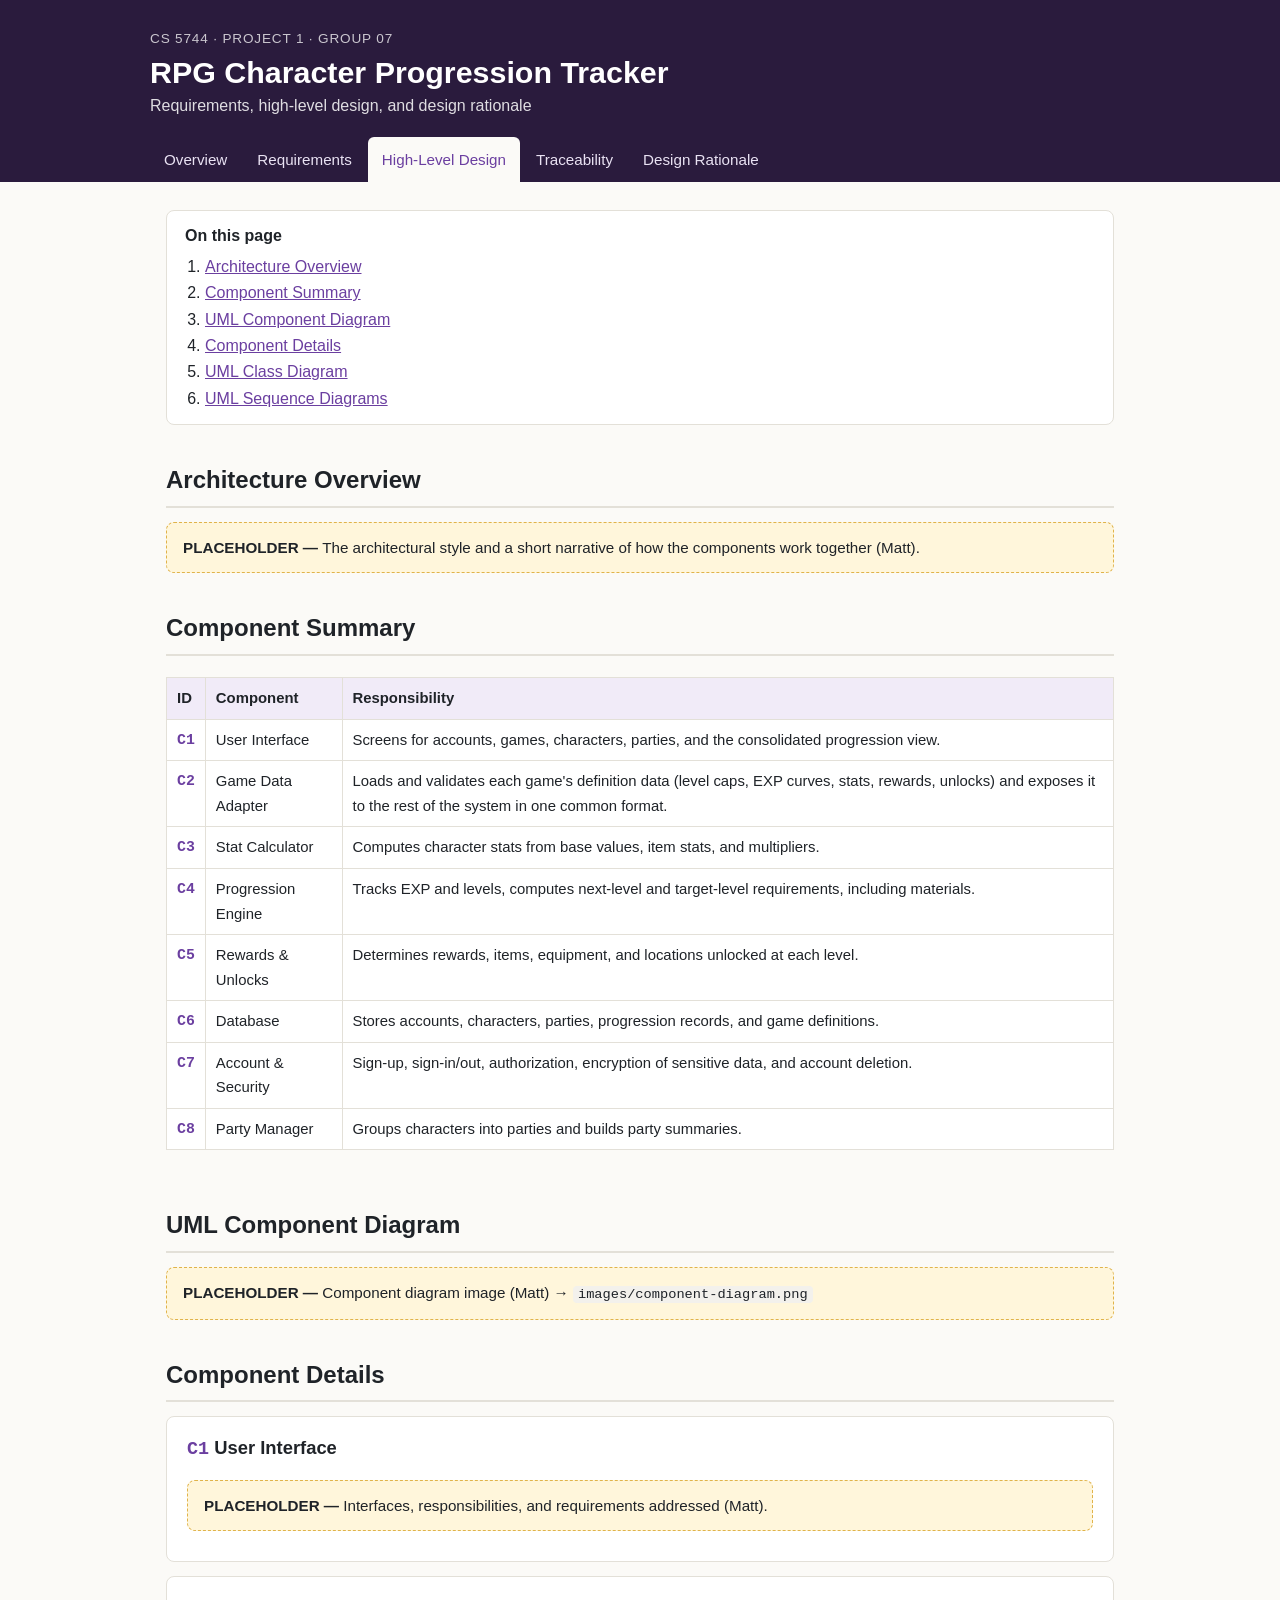
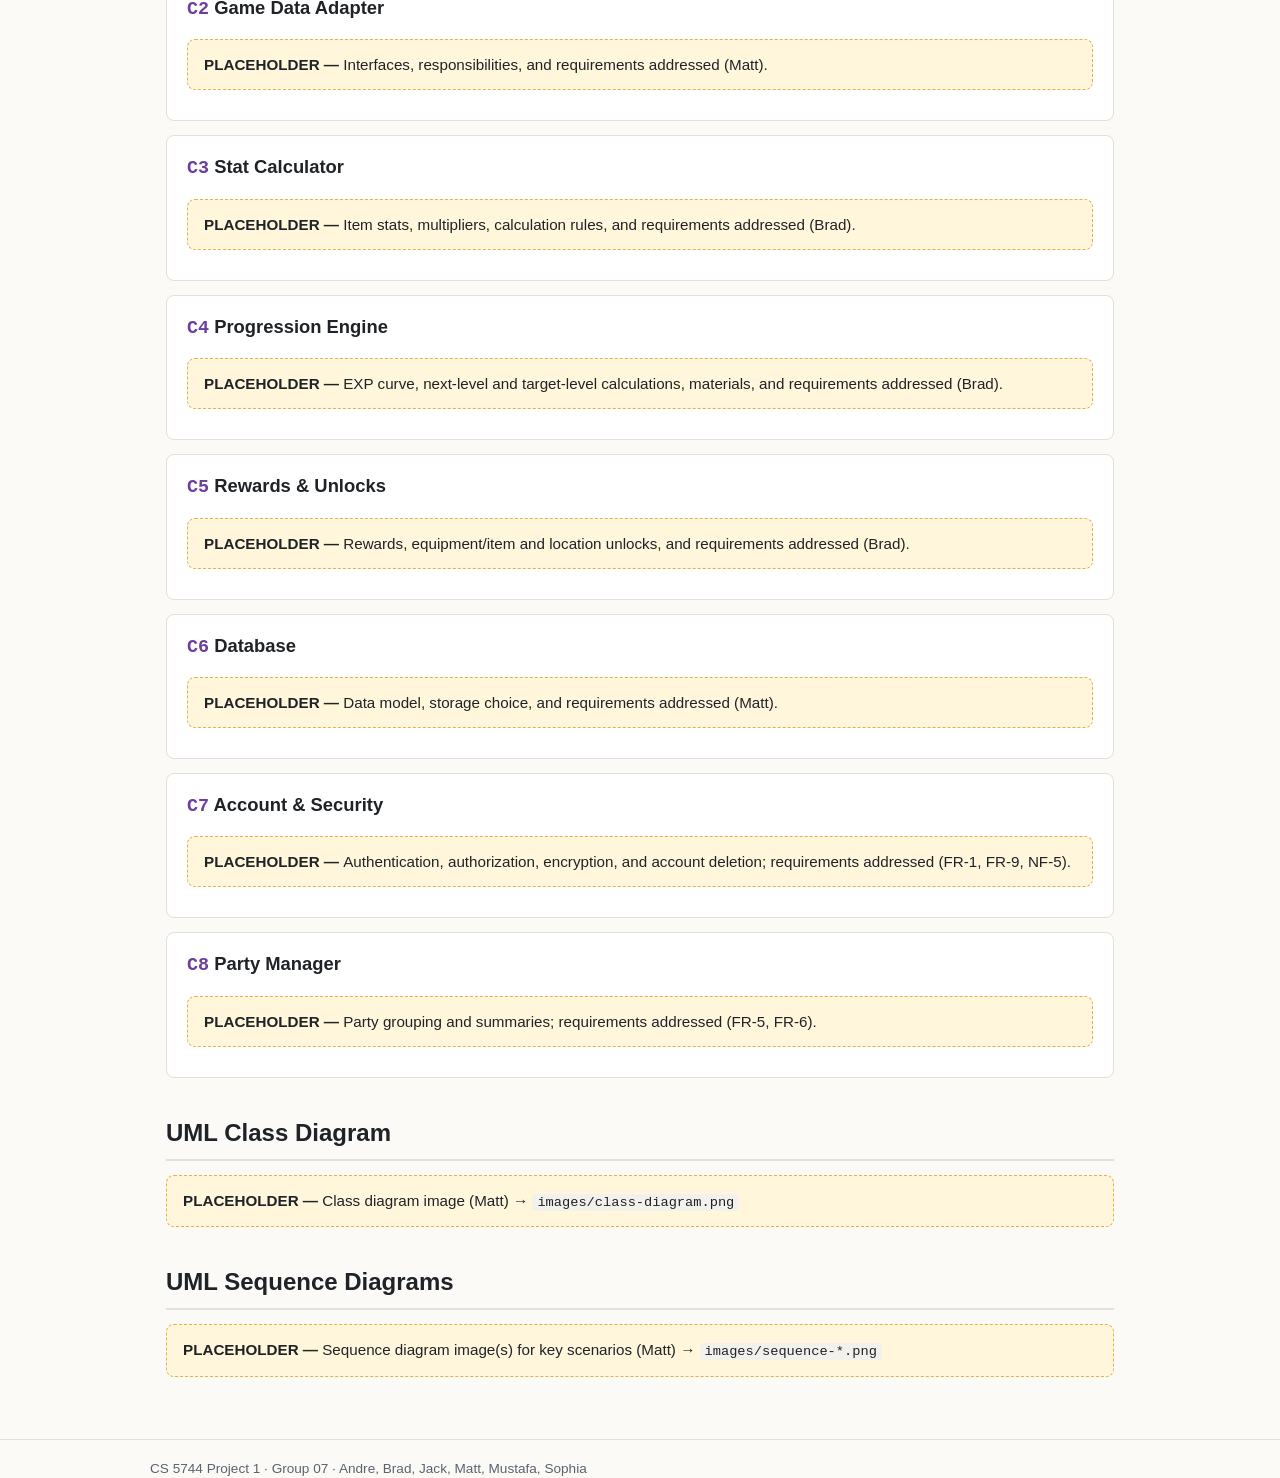
==== design.html @ 400276c5 "Add site skeleton with requirements" ====
<!DOCTYPE html>
<html lang="en">
<head>
  <meta charset="utf-8">
  <meta name="viewport" content="width=device-width, initial-scale=1">
  <title>High-Level Design | RPG Character Progression Tracker</title>
  <link rel="stylesheet" href="style.css">
</head>
<body>
  <header class="site">
    <div class="inner">
      <div class="course">CS 5744 · Project 1 · Group 07</div>
      <h1>RPG Character Progression Tracker</h1>
      <p class="tagline">Requirements, high-level design, and design rationale</p>
      <nav class="site">
      <a href="index.html">Overview</a>
      <a href="requirements.html">Requirements</a>
      <a href="design.html" class="active">High-Level Design</a>
      <a href="traceability.html">Traceability</a>
      <a href="rationale.html">Design Rationale</a>
      </nav>
    </div>
  </header>
  <main>
    <div class="toc"><strong>On this page</strong><ol>
      <li><a href="#overview">Architecture Overview</a></li>
      <li><a href="#components">Component Summary</a></li>
      <li><a href="#component-diagram">UML Component Diagram</a></li>
      <li><a href="#details">Component Details</a></li>
      <li><a href="#class-diagram">UML Class Diagram</a></li>
      <li><a href="#sequence">UML Sequence Diagrams</a></li>
    </ol></div>

    <h2 id="overview">Architecture Overview</h2>
    <div class="todo">The architectural style and a short narrative of how the components work together (Matt).</div>

    <h2 id="components">Component Summary</h2>
    <div class="table-wrap"><table>
      <tr><th>ID</th><th>Component</th><th>Responsibility</th></tr>
      <tr><td class="id">C1</td><td>User Interface</td><td>Screens for accounts, games, characters, parties, and the consolidated progression view.</td></tr>
      <tr><td class="id">C2</td><td>Game Data Adapter</td><td>Loads and validates each game's definition data (level caps, EXP curves, stats, rewards, unlocks) and exposes it to the rest of the system in one common format.</td></tr>
      <tr><td class="id">C3</td><td>Stat Calculator</td><td>Computes character stats from base values, item stats, and multipliers.</td></tr>
      <tr><td class="id">C4</td><td>Progression Engine</td><td>Tracks EXP and levels, computes next-level and target-level requirements, including materials.</td></tr>
      <tr><td class="id">C5</td><td>Rewards &amp; Unlocks</td><td>Determines rewards, items, equipment, and locations unlocked at each level.</td></tr>
      <tr><td class="id">C6</td><td>Database</td><td>Stores accounts, characters, parties, progression records, and game definitions.</td></tr>
      <tr><td class="id">C7</td><td>Account &amp; Security</td><td>Sign-up, sign-in/out, authorization, encryption of sensitive data, and account deletion.</td></tr>
      <tr><td class="id">C8</td><td>Party Manager</td><td>Groups characters into parties and builds party summaries.</td></tr>
    </table></div>

    <h2 id="component-diagram">UML Component Diagram</h2>
    <div class="todo">Component diagram image (Matt) → <code>images/component-diagram.png</code></div>

    <h2 id="details">Component Details</h2>

    <div class="card" id="c1"><h3><span class="id">C1</span> User Interface</h3>
      <div class="todo">Interfaces, responsibilities, and requirements addressed (Matt).</div></div>

    <div class="card" id="c2"><h3><span class="id">C2</span> Game Data Adapter</h3>
      <div class="todo">Interfaces, responsibilities, and requirements addressed (Matt).</div></div>

    <div class="card" id="c3"><h3><span class="id">C3</span> Stat Calculator</h3>
      <div class="todo">Item stats, multipliers, calculation rules, and requirements addressed (Brad).</div></div>

    <div class="card" id="c4"><h3><span class="id">C4</span> Progression Engine</h3>
      <div class="todo">EXP curve, next-level and target-level calculations, materials, and requirements addressed (Brad).</div></div>

    <div class="card" id="c5"><h3><span class="id">C5</span> Rewards &amp; Unlocks</h3>
      <div class="todo">Rewards, equipment/item and location unlocks, and requirements addressed (Brad).</div></div>

    <div class="card" id="c6"><h3><span class="id">C6</span> Database</h3>
      <div class="todo">Data model, storage choice, and requirements addressed (Matt).</div></div>

    <div class="card" id="c7"><h3><span class="id">C7</span> Account &amp; Security</h3>
      <div class="todo">Authentication, authorization, encryption, and account deletion; requirements addressed (FR-1, FR-9, NF-5).</div></div>

    <div class="card" id="c8"><h3><span class="id">C8</span> Party Manager</h3>
      <div class="todo">Party grouping and summaries; requirements addressed (FR-5, FR-6).</div></div>

    <h2 id="class-diagram">UML Class Diagram</h2>
    <div class="todo">Class diagram image (Matt) → <code>images/class-diagram.png</code></div>

    <h2 id="sequence">UML Sequence Diagrams</h2>
    <div class="todo">Sequence diagram image(s) for key scenarios (Matt) → <code>images/sequence-*.png</code></div>

  </main>
  <footer><div class="inner">CS 5744 Project 1 · Group 07 · Andre, Brad, Jack, Matt, Mustafa, Sophia</div></footer>
</body>
</html>
---- style.css ----
:root {
  --bg: #fbfaf7;
  --surface: #ffffff;
  --text: #1f2328;
  --muted: #5b6370;
  --border: #e3e0d8;
  --accent: #6b3fa0;
  --accent-soft: #f1ebf8;
  --todo-bg: #fff6db;
  --todo-border: #e0b34a;
  --code-bg: #f3f1ec;
}

* { box-sizing: border-box; }

body {
  margin: 0;
  background: var(--bg);
  color: var(--text);
  font: 16px/1.65 -apple-system, BlinkMacSystemFont, "Segoe UI", Roboto, Helvetica, Arial, sans-serif;
}

header.site {
  background: #2a1b3d;
  color: #fff;
  padding: 28px 16px 0;
}
header.site .inner, main, footer .inner { max-width: 980px; margin: 0 auto; }
header.site .course { font-size: 0.85rem; letter-spacing: 0.06em; text-transform: uppercase; opacity: 0.75; }
header.site h1 { margin: 4px 0 2px; font-size: 1.9rem; line-height: 1.2; }
header.site .tagline { margin: 0 0 18px; opacity: 0.85; }

nav.site { display: flex; flex-wrap: wrap; gap: 2px; }
nav.site a {
  color: #e9e2f3; text-decoration: none; padding: 10px 14px; border-radius: 6px 6px 0 0;
  font-weight: 500; font-size: 0.95rem;
}
nav.site a:hover { background: rgba(255,255,255,0.1); }
nav.site a.active { background: var(--bg); color: var(--accent); }

main { padding: 28px 16px 48px; }

h2 { font-size: 1.5rem; margin: 2.2rem 0 0.6rem; padding-bottom: 6px; border-bottom: 2px solid var(--border); }
h2:first-child { margin-top: 0; }
h3 { font-size: 1.15rem; margin: 1.6rem 0 0.4rem; }
h4 { font-size: 1rem; margin: 1.2rem 0 0.3rem; }
a { color: var(--accent); }

.toc {
  background: var(--surface); border: 1px solid var(--border); border-radius: 8px;
  padding: 12px 18px; margin-bottom: 24px;
}
.toc strong { display: block; margin-bottom: 4px; }
.toc ol { margin: 0; padding-left: 20px; }

table { border-collapse: collapse; width: 100%; margin: 12px 0 20px; background: var(--surface); font-size: 0.93rem; }
th, td { border: 1px solid var(--border); padding: 8px 10px; text-align: left; vertical-align: top; }
th { background: var(--accent-soft); font-weight: 600; }
.table-wrap { overflow-x: auto; }

.id { font-family: ui-monospace, SFMono-Regular, Menlo, Consolas, monospace; font-weight: 600; color: var(--accent); white-space: nowrap; }
code { background: var(--code-bg); padding: 1px 5px; border-radius: 4px; font-size: 0.9em; }

.card {
  background: var(--surface); border: 1px solid var(--border); border-radius: 8px;
  padding: 16px 20px; margin: 14px 0;
}
.card h3, .card h4 { margin-top: 0; }

.grid { display: grid; grid-template-columns: repeat(auto-fit, minmax(220px, 1fr)); gap: 14px; }

figure { margin: 18px 0; background: var(--surface); border: 1px solid var(--border); border-radius: 8px; padding: 12px; }
figure img { max-width: 100%; height: auto; display: block; margin: 0 auto; }
figcaption { font-size: 0.9rem; color: var(--muted); margin-top: 8px; text-align: center; }

.todo {
  background: var(--todo-bg); border: 1px dashed var(--todo-border); border-radius: 8px;
  padding: 12px 16px; margin: 14px 0; font-size: 0.95rem;
}
.todo::before { content: "PLACEHOLDER — "; font-weight: 700; }

.matrix td.x { text-align: center; font-weight: 700; color: var(--accent); }

footer { border-top: 1px solid var(--border); padding: 18px 16px; color: var(--muted); font-size: 0.85rem; }

@media (max-width: 600px) {
  header.site h1 { font-size: 1.5rem; }
  nav.site a { padding: 8px 10px; font-size: 0.9rem; }
}
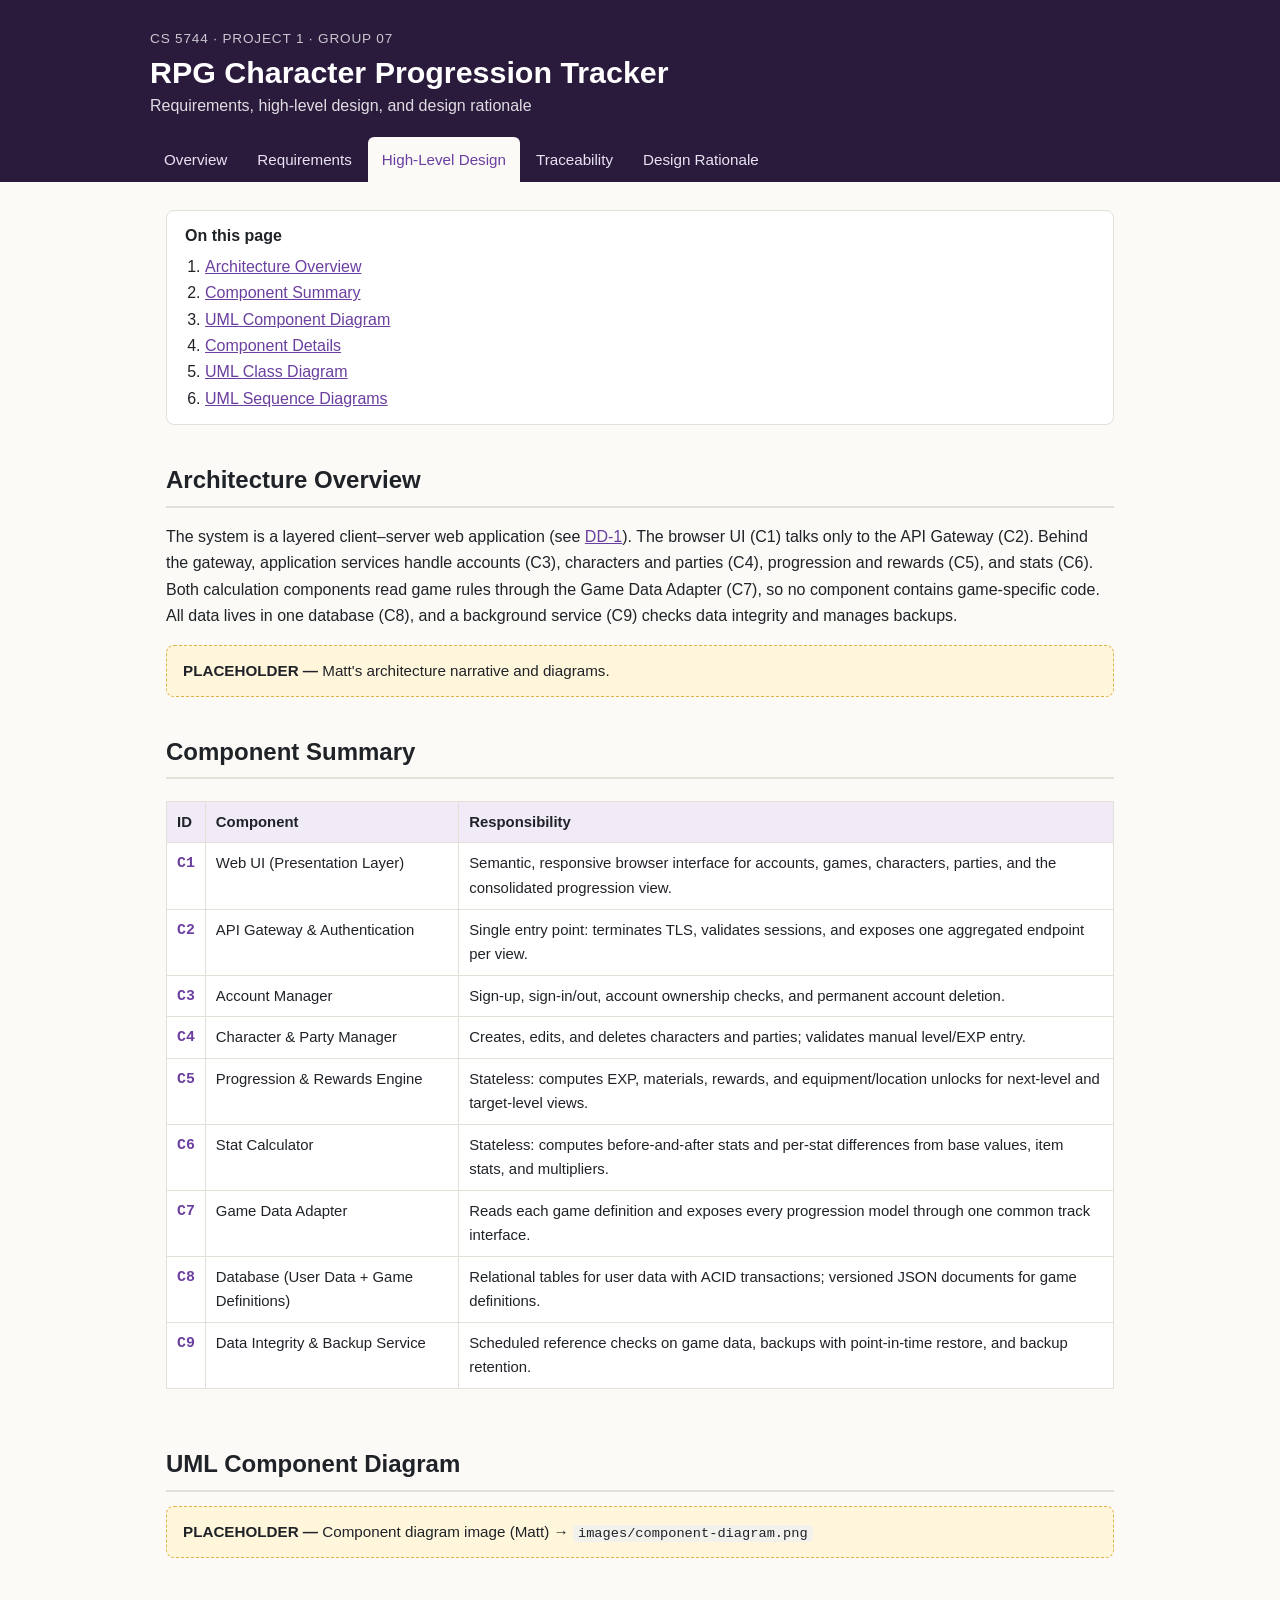
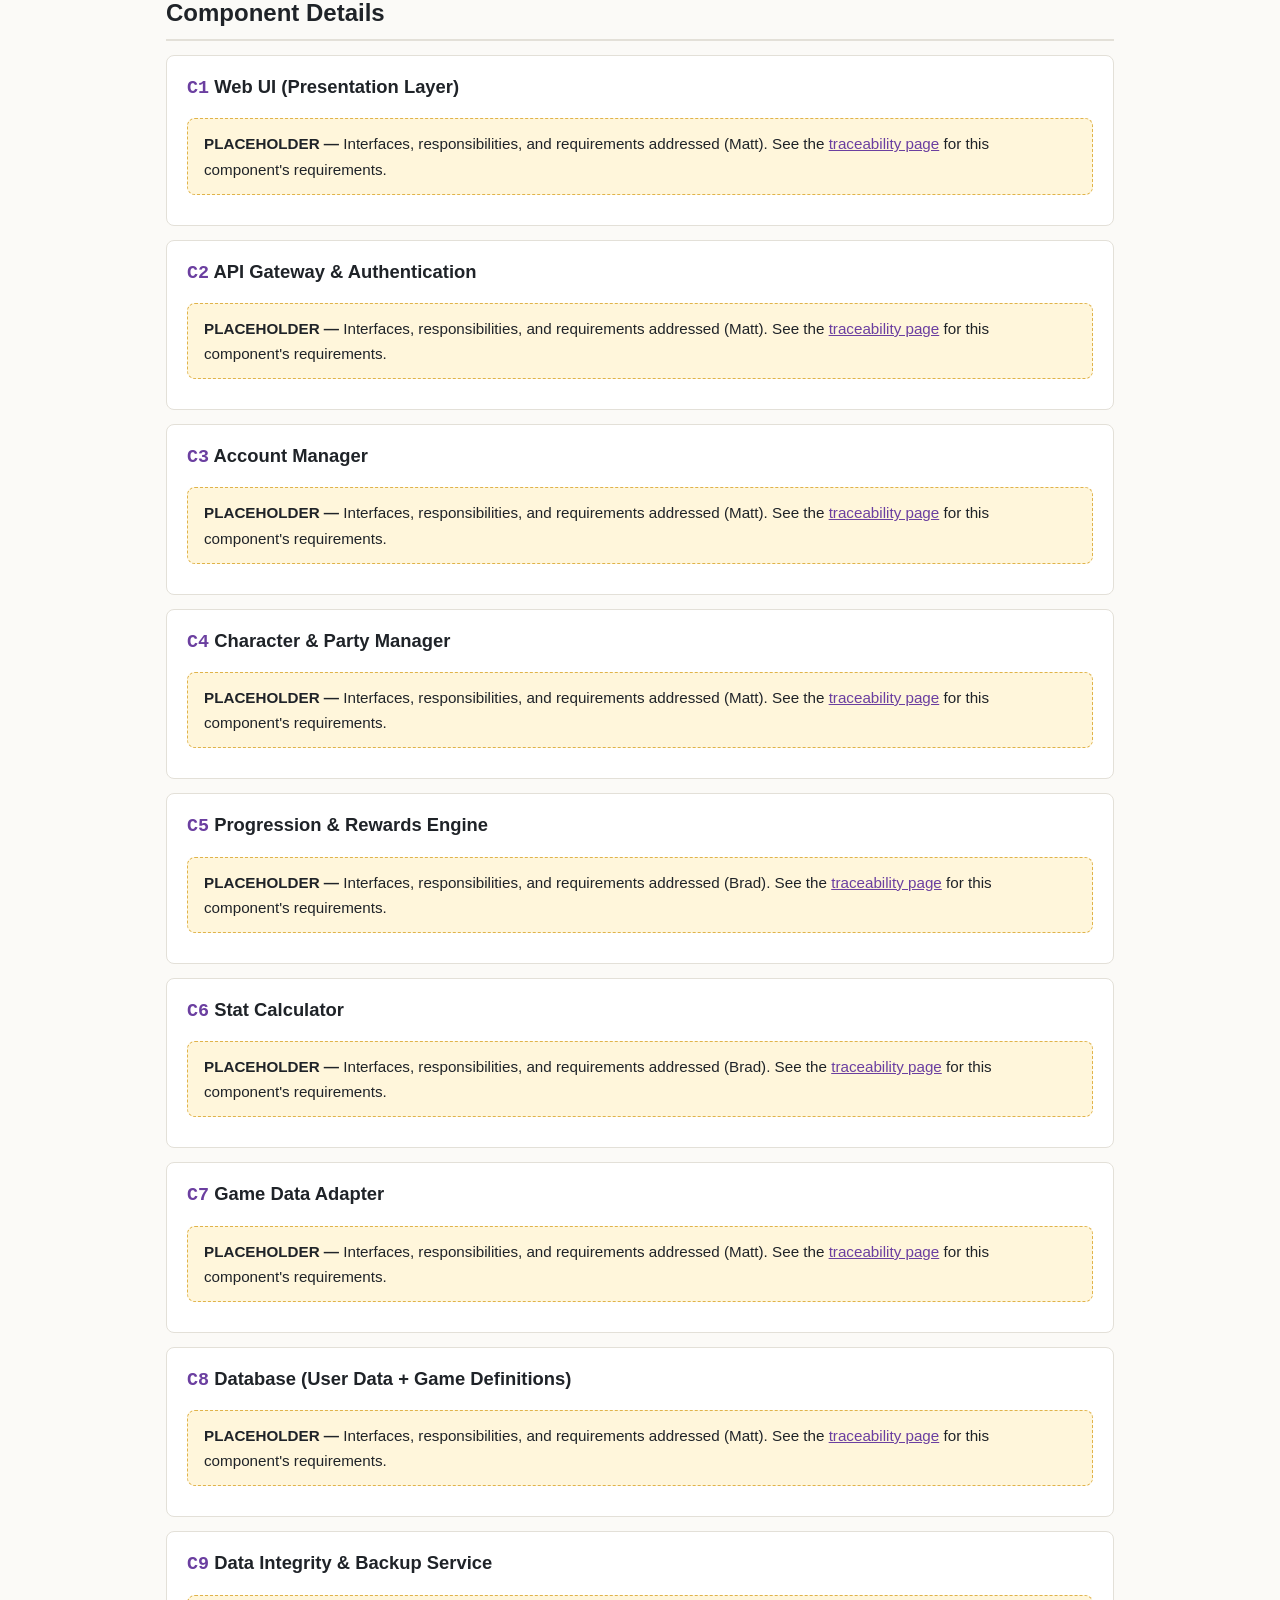
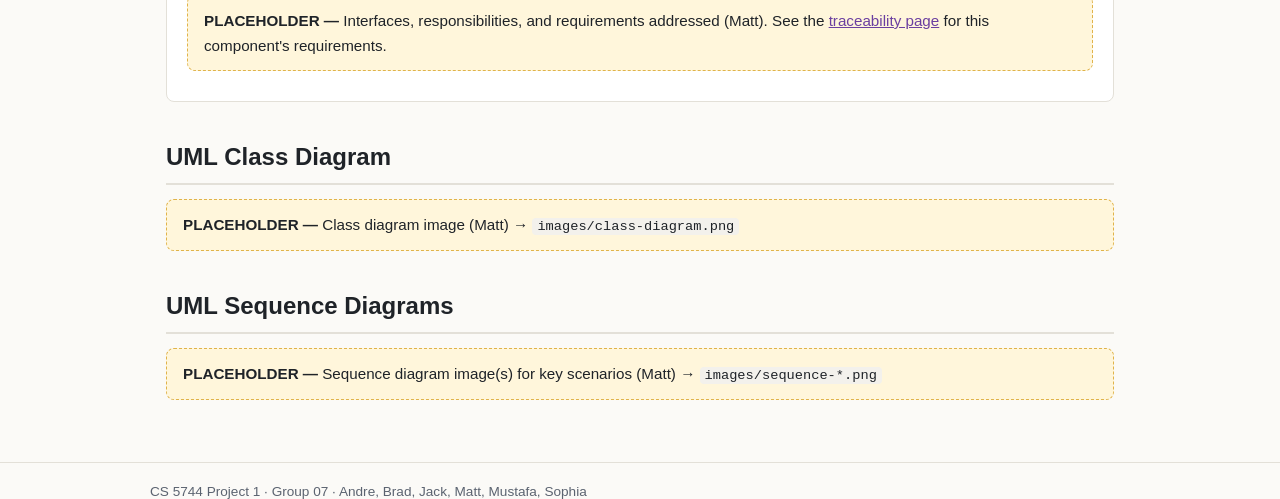
==== commit dc7f4597: "Add Jack's traceability and rationale; switch to C1-C9 component IDs" ====
--- a/design.html
+++ b/design.html
@@ -32,19 +32,21 @@
     </ol></div>
 
     <h2 id="overview">Architecture Overview</h2>
-    <div class="todo">The architectural style and a short narrative of how the components work together (Matt).</div>
+    <p>The system is a layered client–server web application (see <a href="rationale.html#dd-1">DD-1</a>). The browser UI (C1) talks only to the API Gateway (C2). Behind the gateway, application services handle accounts (C3), characters and parties (C4), progression and rewards (C5), and stats (C6). Both calculation components read game rules through the Game Data Adapter (C7), so no component contains game-specific code. All data lives in one database (C8), and a background service (C9) checks data integrity and manages backups.</p>
+    <div class="todo">Matt's architecture narrative and diagrams.</div>
 
     <h2 id="components">Component Summary</h2>
     <div class="table-wrap"><table>
       <tr><th>ID</th><th>Component</th><th>Responsibility</th></tr>
-      <tr><td class="id">C1</td><td>User Interface</td><td>Screens for accounts, games, characters, parties, and the consolidated progression view.</td></tr>
-      <tr><td class="id">C2</td><td>Game Data Adapter</td><td>Loads and validates each game's definition data (level caps, EXP curves, stats, rewards, unlocks) and exposes it to the rest of the system in one common format.</td></tr>
-      <tr><td class="id">C3</td><td>Stat Calculator</td><td>Computes character stats from base values, item stats, and multipliers.</td></tr>
-      <tr><td class="id">C4</td><td>Progression Engine</td><td>Tracks EXP and levels, computes next-level and target-level requirements, including materials.</td></tr>
-      <tr><td class="id">C5</td><td>Rewards &amp; Unlocks</td><td>Determines rewards, items, equipment, and locations unlocked at each level.</td></tr>
-      <tr><td class="id">C6</td><td>Database</td><td>Stores accounts, characters, parties, progression records, and game definitions.</td></tr>
-      <tr><td class="id">C7</td><td>Account &amp; Security</td><td>Sign-up, sign-in/out, authorization, encryption of sensitive data, and account deletion.</td></tr>
-      <tr><td class="id">C8</td><td>Party Manager</td><td>Groups characters into parties and builds party summaries.</td></tr>
+      <tr><td class="id">C1</td><td>Web UI (Presentation Layer)</td><td>Semantic, responsive browser interface for accounts, games, characters, parties, and the consolidated progression view.</td></tr>
+      <tr><td class="id">C2</td><td>API Gateway &amp; Authentication</td><td>Single entry point: terminates TLS, validates sessions, and exposes one aggregated endpoint per view.</td></tr>
+      <tr><td class="id">C3</td><td>Account Manager</td><td>Sign-up, sign-in/out, account ownership checks, and permanent account deletion.</td></tr>
+      <tr><td class="id">C4</td><td>Character &amp; Party Manager</td><td>Creates, edits, and deletes characters and parties; validates manual level/EXP entry.</td></tr>
+      <tr><td class="id">C5</td><td>Progression &amp; Rewards Engine</td><td>Stateless: computes EXP, materials, rewards, and equipment/location unlocks for next-level and target-level views.</td></tr>
+      <tr><td class="id">C6</td><td>Stat Calculator</td><td>Stateless: computes before-and-after stats and per-stat differences from base values, item stats, and multipliers.</td></tr>
+      <tr><td class="id">C7</td><td>Game Data Adapter</td><td>Reads each game definition and exposes every progression model through one common track interface.</td></tr>
+      <tr><td class="id">C8</td><td>Database (User Data + Game Definitions)</td><td>Relational tables for user data with ACID transactions; versioned JSON documents for game definitions.</td></tr>
+      <tr><td class="id">C9</td><td>Data Integrity &amp; Backup Service</td><td>Scheduled reference checks on game data, backups with point-in-time restore, and backup retention.</td></tr>
     </table></div>
 
     <h2 id="component-diagram">UML Component Diagram</h2>
@@ -52,29 +54,32 @@
 
     <h2 id="details">Component Details</h2>
 
-    <div class="card" id="c1"><h3><span class="id">C1</span> User Interface</h3>
-      <div class="todo">Interfaces, responsibilities, and requirements addressed (Matt).</div></div>
+    <div class="card" id="c1"><h3><span class="id">C1</span> Web UI (Presentation Layer)</h3>
+      <div class="todo">Interfaces, responsibilities, and requirements addressed (Matt). See the <a href="traceability.html#reverse">traceability page</a> for this component's requirements.</div></div>
 
-    <div class="card" id="c2"><h3><span class="id">C2</span> Game Data Adapter</h3>
-      <div class="todo">Interfaces, responsibilities, and requirements addressed (Matt).</div></div>
+    <div class="card" id="c2"><h3><span class="id">C2</span> API Gateway &amp; Authentication</h3>
+      <div class="todo">Interfaces, responsibilities, and requirements addressed (Matt). See the <a href="traceability.html#reverse">traceability page</a> for this component's requirements.</div></div>
 
-    <div class="card" id="c3"><h3><span class="id">C3</span> Stat Calculator</h3>
-      <div class="todo">Item stats, multipliers, calculation rules, and requirements addressed (Brad).</div></div>
+    <div class="card" id="c3"><h3><span class="id">C3</span> Account Manager</h3>
+      <div class="todo">Interfaces, responsibilities, and requirements addressed (Matt). See the <a href="traceability.html#reverse">traceability page</a> for this component's requirements.</div></div>
 
-    <div class="card" id="c4"><h3><span class="id">C4</span> Progression Engine</h3>
-      <div class="todo">EXP curve, next-level and target-level calculations, materials, and requirements addressed (Brad).</div></div>
+    <div class="card" id="c4"><h3><span class="id">C4</span> Character &amp; Party Manager</h3>
+      <div class="todo">Interfaces, responsibilities, and requirements addressed (Matt). See the <a href="traceability.html#reverse">traceability page</a> for this component's requirements.</div></div>
 
-    <div class="card" id="c5"><h3><span class="id">C5</span> Rewards &amp; Unlocks</h3>
-      <div class="todo">Rewards, equipment/item and location unlocks, and requirements addressed (Brad).</div></div>
+    <div class="card" id="c5"><h3><span class="id">C5</span> Progression &amp; Rewards Engine</h3>
+      <div class="todo">Interfaces, responsibilities, and requirements addressed (Brad). See the <a href="traceability.html#reverse">traceability page</a> for this component's requirements.</div></div>
 
-    <div class="card" id="c6"><h3><span class="id">C6</span> Database</h3>
-      <div class="todo">Data model, storage choice, and requirements addressed (Matt).</div></div>
+    <div class="card" id="c6"><h3><span class="id">C6</span> Stat Calculator</h3>
+      <div class="todo">Interfaces, responsibilities, and requirements addressed (Brad). See the <a href="traceability.html#reverse">traceability page</a> for this component's requirements.</div></div>
 
-    <div class="card" id="c7"><h3><span class="id">C7</span> Account &amp; Security</h3>
-      <div class="todo">Authentication, authorization, encryption, and account deletion; requirements addressed (FR-1, FR-9, NF-5).</div></div>
+    <div class="card" id="c7"><h3><span class="id">C7</span> Game Data Adapter</h3>
+      <div class="todo">Interfaces, responsibilities, and requirements addressed (Matt). See the <a href="traceability.html#reverse">traceability page</a> for this component's requirements.</div></div>
 
-    <div class="card" id="c8"><h3><span class="id">C8</span> Party Manager</h3>
-      <div class="todo">Party grouping and summaries; requirements addressed (FR-5, FR-6).</div></div>
+    <div class="card" id="c8"><h3><span class="id">C8</span> Database (User Data + Game Definitions)</h3>
+      <div class="todo">Interfaces, responsibilities, and requirements addressed (Matt). See the <a href="traceability.html#reverse">traceability page</a> for this component's requirements.</div></div>
+
+    <div class="card" id="c9"><h3><span class="id">C9</span> Data Integrity &amp; Backup Service</h3>
+      <div class="todo">Interfaces, responsibilities, and requirements addressed (Matt). See the <a href="traceability.html#reverse">traceability page</a> for this component's requirements.</div></div>
 
     <h2 id="class-diagram">UML Class Diagram</h2>
     <div class="todo">Class diagram image (Matt) → <code>images/class-diagram.png</code></div>
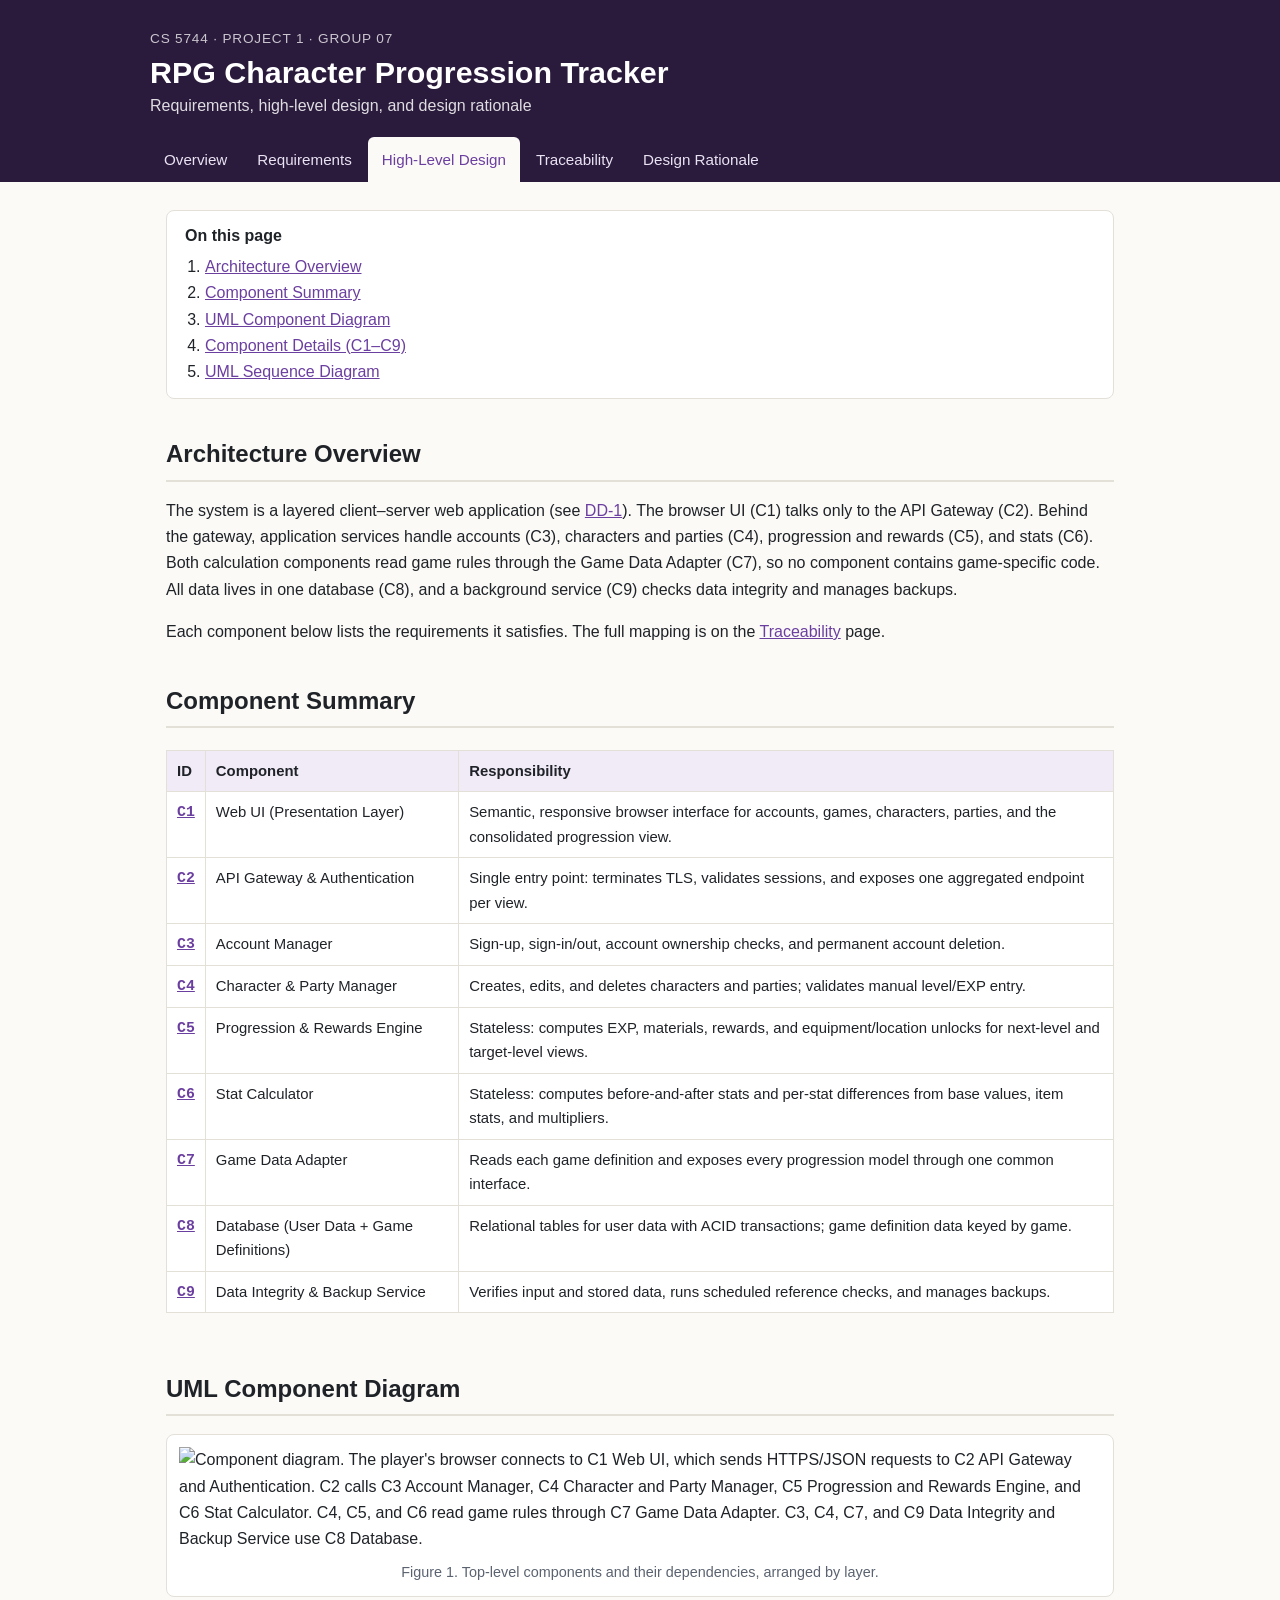
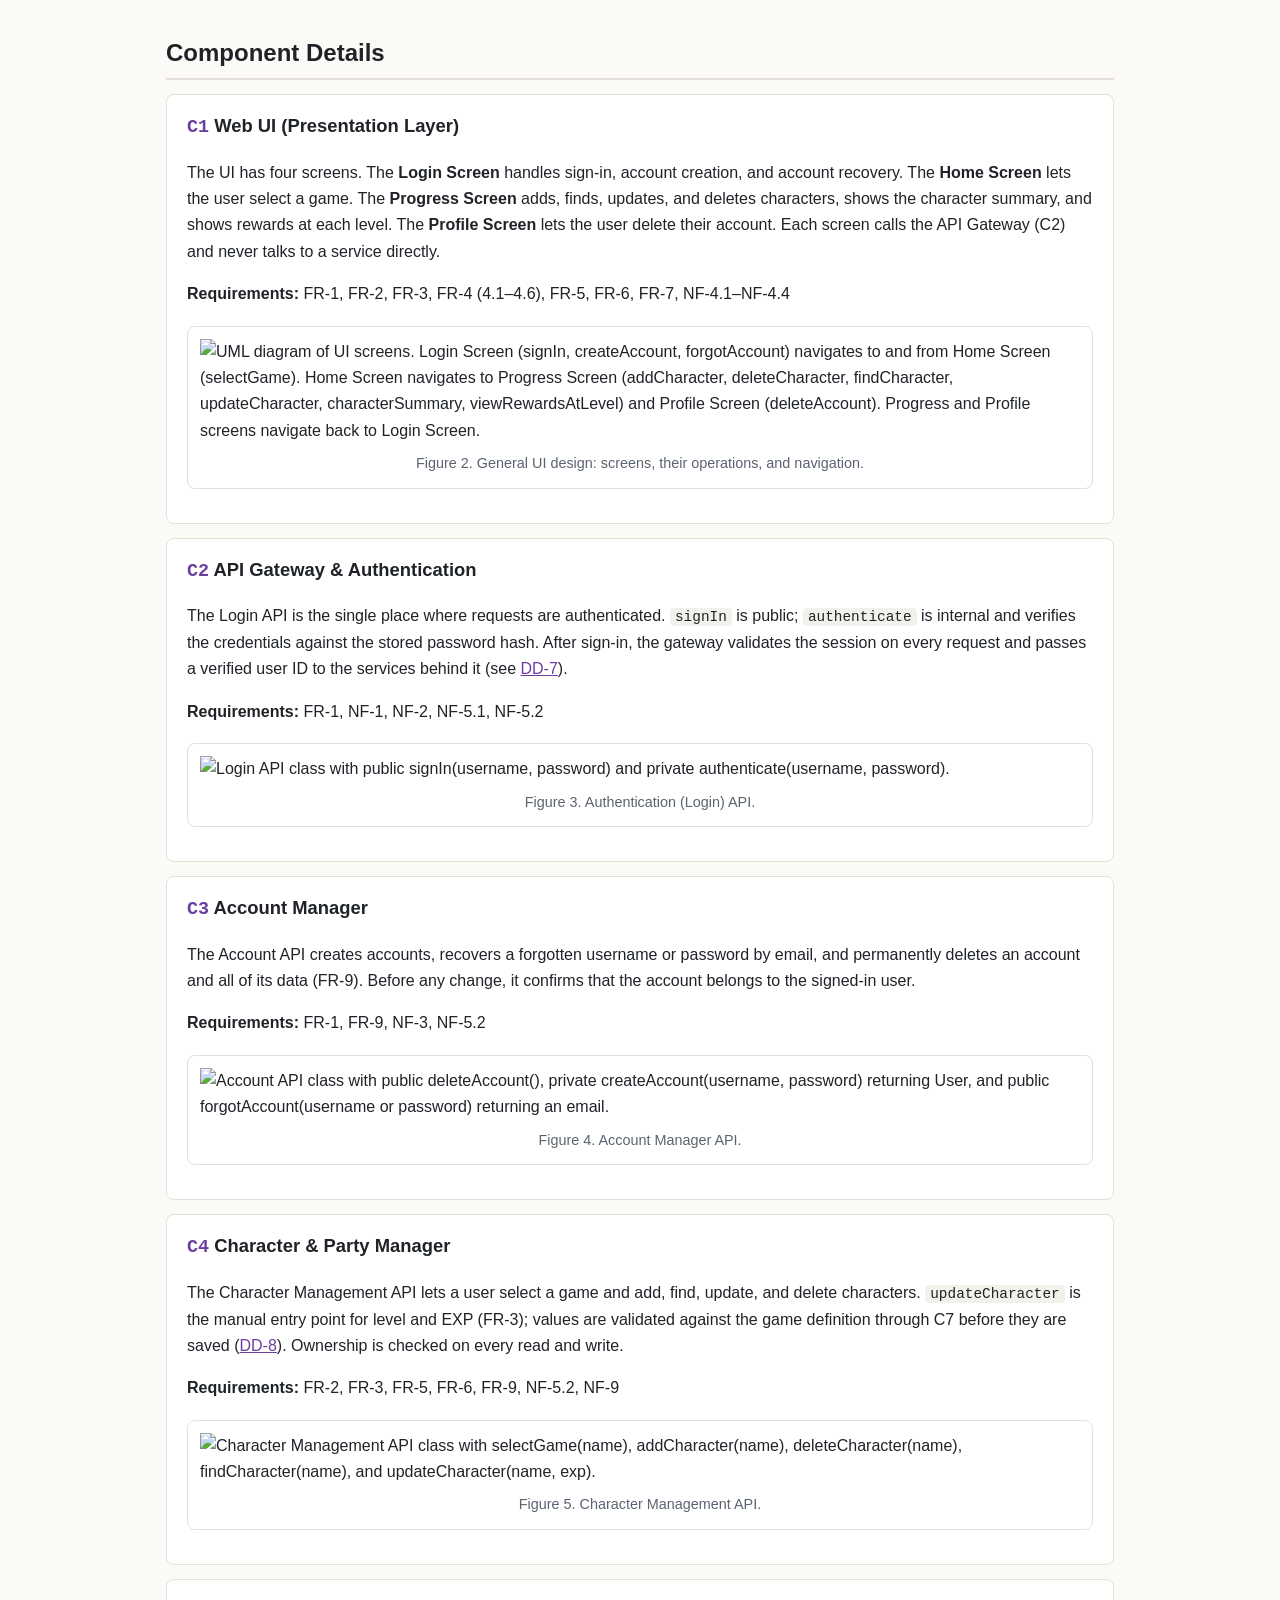
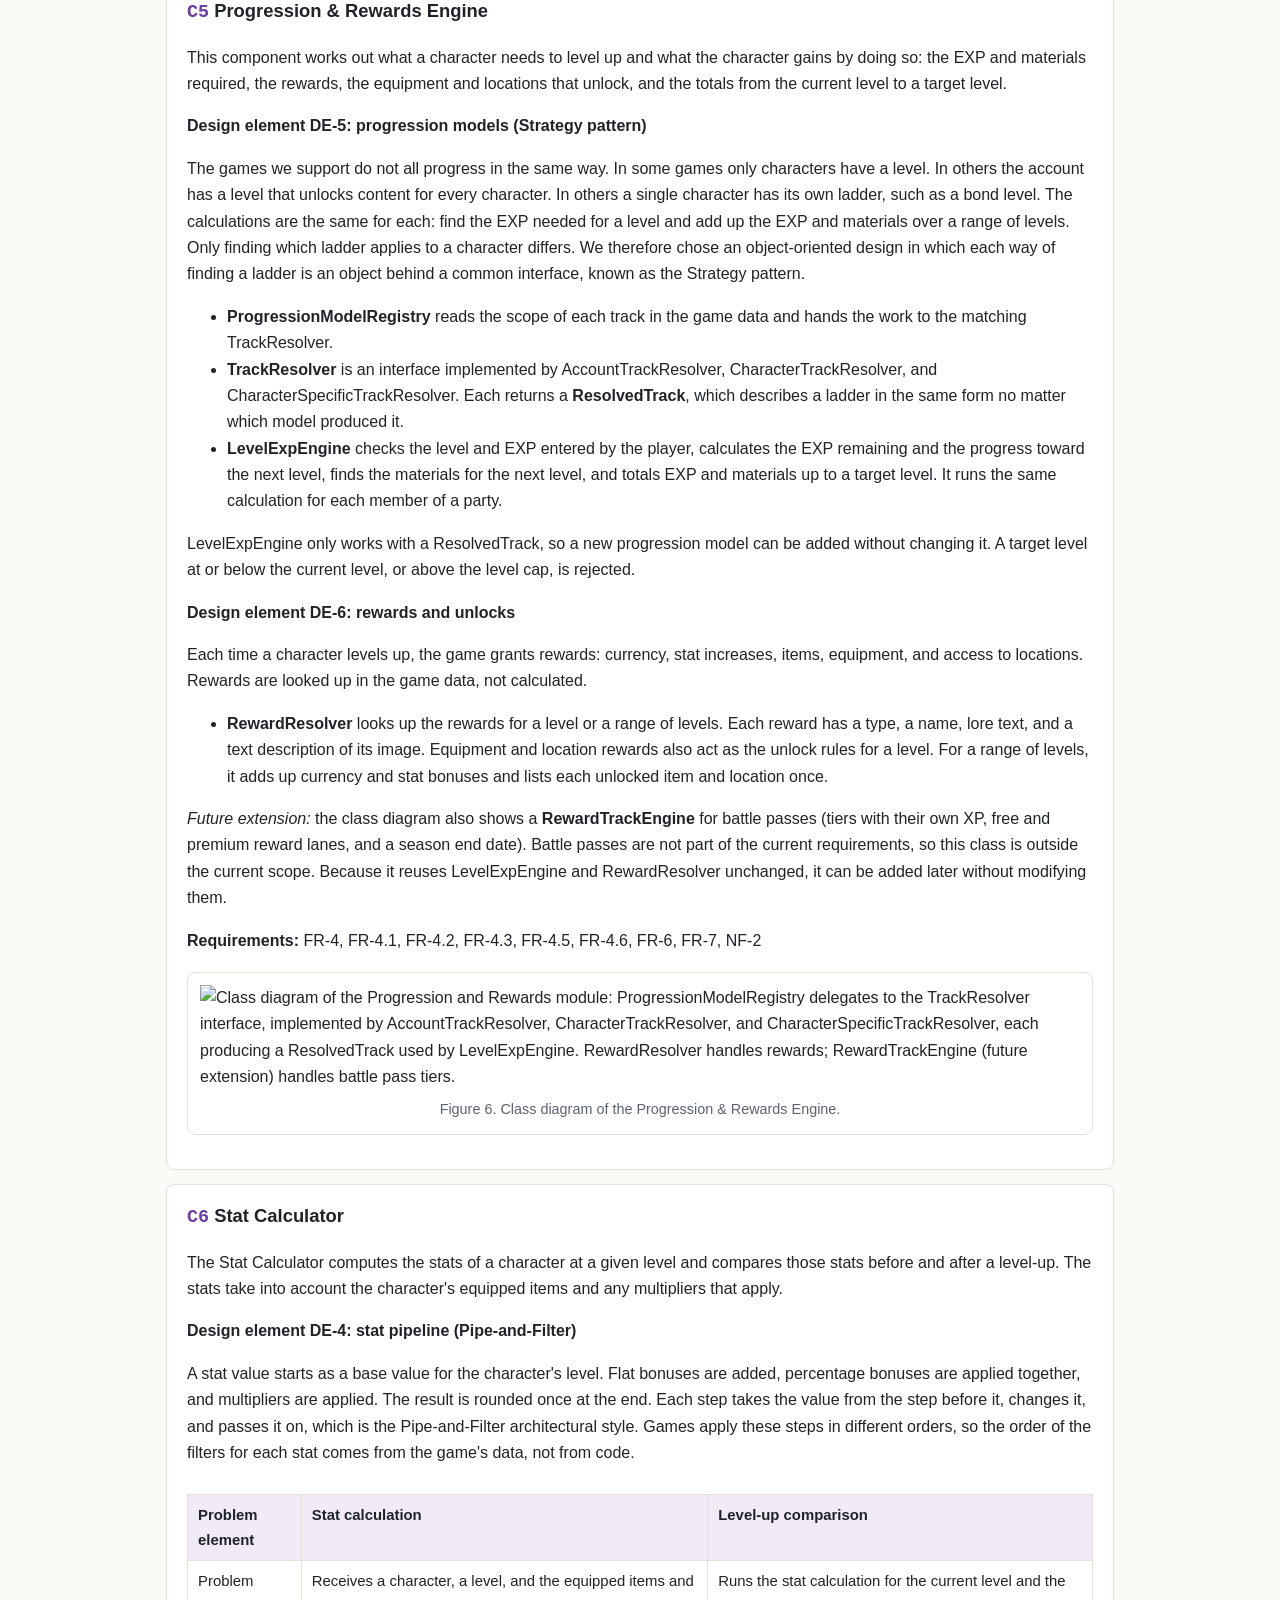
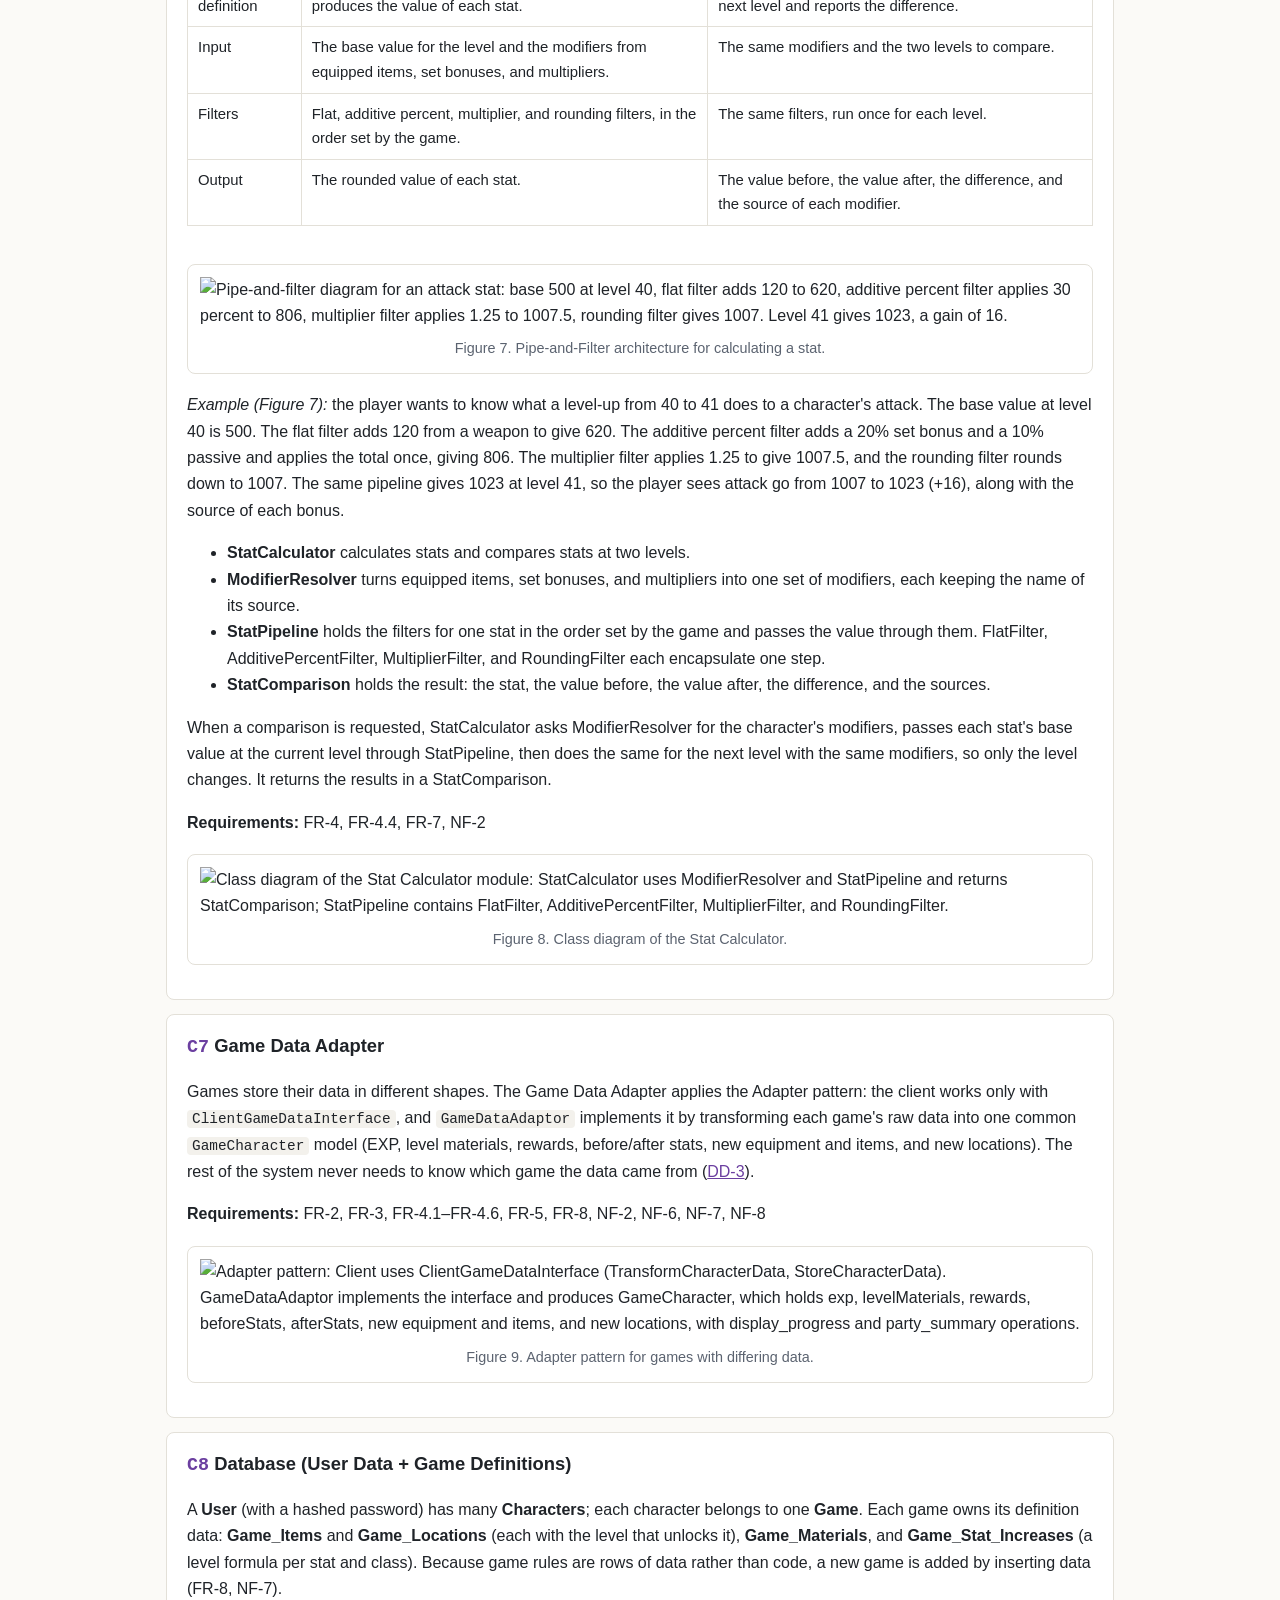
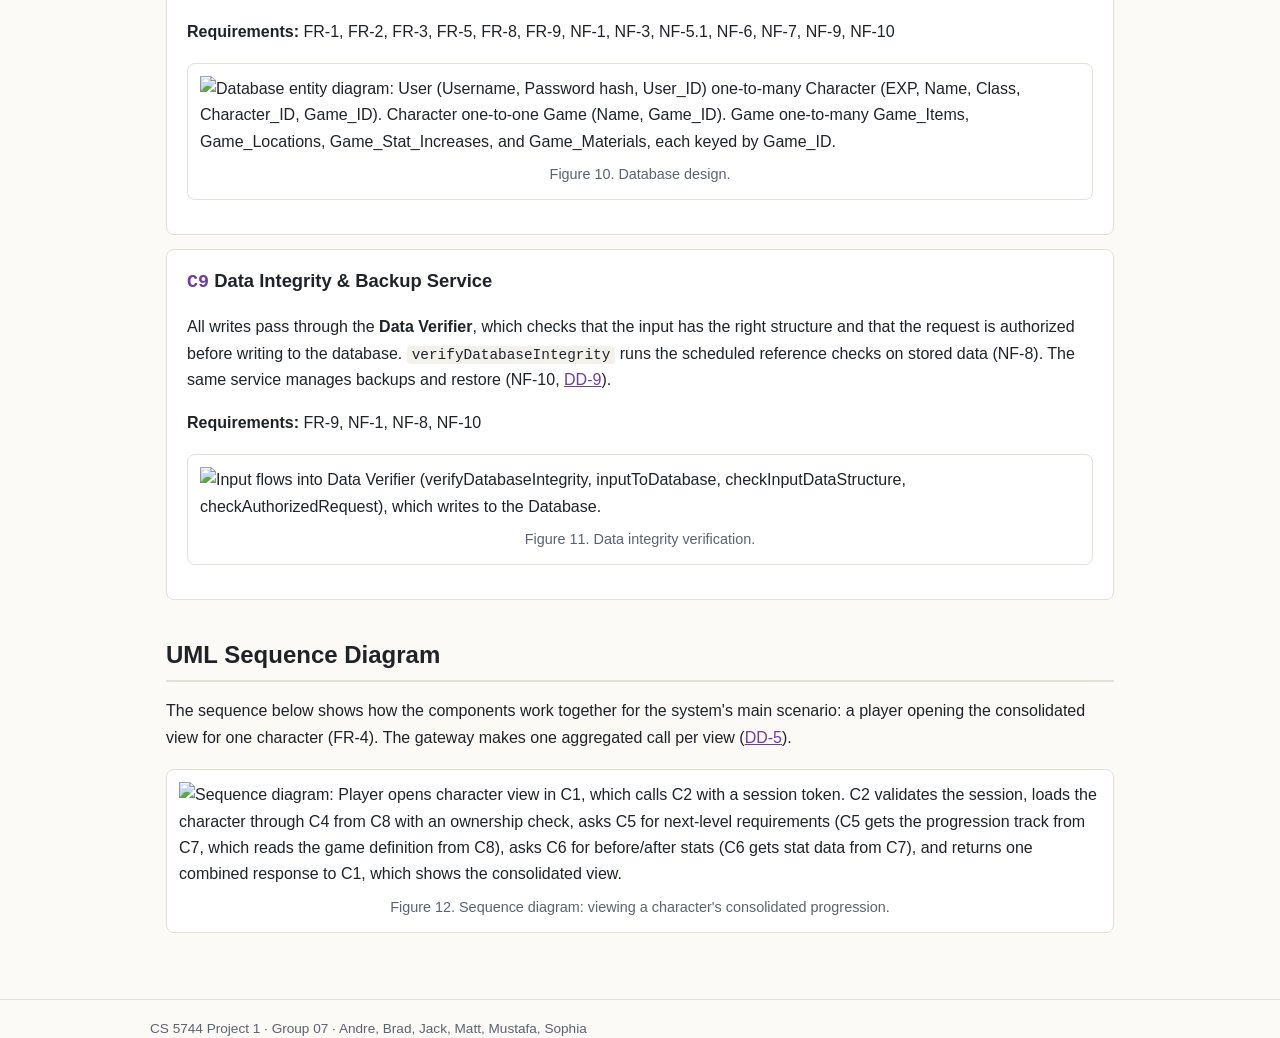
==== commit 38f4a581: "Final site content" ====
--- a/design.html
+++ b/design.html
@@ -26,66 +26,138 @@
       <li><a href="#overview">Architecture Overview</a></li>
       <li><a href="#components">Component Summary</a></li>
       <li><a href="#component-diagram">UML Component Diagram</a></li>
-      <li><a href="#details">Component Details</a></li>
-      <li><a href="#class-diagram">UML Class Diagram</a></li>
-      <li><a href="#sequence">UML Sequence Diagrams</a></li>
+      <li><a href="#details">Component Details (C1–C9)</a></li>
+      <li><a href="#sequence">UML Sequence Diagram</a></li>
     </ol></div>
 
     <h2 id="overview">Architecture Overview</h2>
     <p>The system is a layered client–server web application (see <a href="rationale.html#dd-1">DD-1</a>). The browser UI (C1) talks only to the API Gateway (C2). Behind the gateway, application services handle accounts (C3), characters and parties (C4), progression and rewards (C5), and stats (C6). Both calculation components read game rules through the Game Data Adapter (C7), so no component contains game-specific code. All data lives in one database (C8), and a background service (C9) checks data integrity and manages backups.</p>
-    <div class="todo">Matt's architecture narrative and diagrams.</div>
+    <p>Each component below lists the requirements it satisfies. The full mapping is on the <a href="traceability.html">Traceability</a> page.</p>
 
     <h2 id="components">Component Summary</h2>
     <div class="table-wrap"><table>
       <tr><th>ID</th><th>Component</th><th>Responsibility</th></tr>
-      <tr><td class="id">C1</td><td>Web UI (Presentation Layer)</td><td>Semantic, responsive browser interface for accounts, games, characters, parties, and the consolidated progression view.</td></tr>
-      <tr><td class="id">C2</td><td>API Gateway &amp; Authentication</td><td>Single entry point: terminates TLS, validates sessions, and exposes one aggregated endpoint per view.</td></tr>
-      <tr><td class="id">C3</td><td>Account Manager</td><td>Sign-up, sign-in/out, account ownership checks, and permanent account deletion.</td></tr>
-      <tr><td class="id">C4</td><td>Character &amp; Party Manager</td><td>Creates, edits, and deletes characters and parties; validates manual level/EXP entry.</td></tr>
-      <tr><td class="id">C5</td><td>Progression &amp; Rewards Engine</td><td>Stateless: computes EXP, materials, rewards, and equipment/location unlocks for next-level and target-level views.</td></tr>
-      <tr><td class="id">C6</td><td>Stat Calculator</td><td>Stateless: computes before-and-after stats and per-stat differences from base values, item stats, and multipliers.</td></tr>
-      <tr><td class="id">C7</td><td>Game Data Adapter</td><td>Reads each game definition and exposes every progression model through one common track interface.</td></tr>
-      <tr><td class="id">C8</td><td>Database (User Data + Game Definitions)</td><td>Relational tables for user data with ACID transactions; versioned JSON documents for game definitions.</td></tr>
-      <tr><td class="id">C9</td><td>Data Integrity &amp; Backup Service</td><td>Scheduled reference checks on game data, backups with point-in-time restore, and backup retention.</td></tr>
+      <tr><td class="id"><a href="#c1">C1</a></td><td>Web UI (Presentation Layer)</td><td>Semantic, responsive browser interface for accounts, games, characters, parties, and the consolidated progression view.</td></tr>
+      <tr><td class="id"><a href="#c2">C2</a></td><td>API Gateway &amp; Authentication</td><td>Single entry point: terminates TLS, validates sessions, and exposes one aggregated endpoint per view.</td></tr>
+      <tr><td class="id"><a href="#c3">C3</a></td><td>Account Manager</td><td>Sign-up, sign-in/out, account ownership checks, and permanent account deletion.</td></tr>
+      <tr><td class="id"><a href="#c4">C4</a></td><td>Character &amp; Party Manager</td><td>Creates, edits, and deletes characters and parties; validates manual level/EXP entry.</td></tr>
+      <tr><td class="id"><a href="#c5">C5</a></td><td>Progression &amp; Rewards Engine</td><td>Stateless: computes EXP, materials, rewards, and equipment/location unlocks for next-level and target-level views.</td></tr>
+      <tr><td class="id"><a href="#c6">C6</a></td><td>Stat Calculator</td><td>Stateless: computes before-and-after stats and per-stat differences from base values, item stats, and multipliers.</td></tr>
+      <tr><td class="id"><a href="#c7">C7</a></td><td>Game Data Adapter</td><td>Reads each game definition and exposes every progression model through one common interface.</td></tr>
+      <tr><td class="id"><a href="#c8">C8</a></td><td>Database (User Data + Game Definitions)</td><td>Relational tables for user data with ACID transactions; game definition data keyed by game.</td></tr>
+      <tr><td class="id"><a href="#c9">C9</a></td><td>Data Integrity &amp; Backup Service</td><td>Verifies input and stored data, runs scheduled reference checks, and manages backups.</td></tr>
     </table></div>
 
     <h2 id="component-diagram">UML Component Diagram</h2>
-    <div class="todo">Component diagram image (Matt) → <code>images/component-diagram.png</code></div>
+    <figure>
+      <img src="images/component-diagram.png" alt="Component diagram. The player's browser connects to C1 Web UI, which sends HTTPS/JSON requests to C2 API Gateway and Authentication. C2 calls C3 Account Manager, C4 Character and Party Manager, C5 Progression and Rewards Engine, and C6 Stat Calculator. C4, C5, and C6 read game rules through C7 Game Data Adapter. C3, C4, C7, and C9 Data Integrity and Backup Service use C8 Database.">
+      <figcaption>Figure 1. Top-level components and their dependencies, arranged by layer.</figcaption>
+    </figure>
 
     <h2 id="details">Component Details</h2>
 
     <div class="card" id="c1"><h3><span class="id">C1</span> Web UI (Presentation Layer)</h3>
-      <div class="todo">Interfaces, responsibilities, and requirements addressed (Matt). See the <a href="traceability.html#reverse">traceability page</a> for this component's requirements.</div></div>
+      <p>The UI has four screens. The <strong>Login Screen</strong> handles sign-in, account creation, and account recovery. The <strong>Home Screen</strong> lets the user select a game. The <strong>Progress Screen</strong> adds, finds, updates, and deletes characters, shows the character summary, and shows rewards at each level. The <strong>Profile Screen</strong> lets the user delete their account. Each screen calls the API Gateway (C2) and never talks to a service directly.</p>
+      <p><strong>Requirements:</strong> FR-1, FR-2, FR-3, FR-4 (4.1–4.6), FR-5, FR-6, FR-7, NF-4.1–NF-4.4</p>
+      <figure><img src="images/c1-web-ui.png" alt="UML diagram of UI screens. Login Screen (signIn, createAccount, forgotAccount) navigates to and from Home Screen (selectGame). Home Screen navigates to Progress Screen (addCharacter, deleteCharacter, findCharacter, updateCharacter, characterSummary, viewRewardsAtLevel) and Profile Screen (deleteAccount). Progress and Profile screens navigate back to Login Screen.">
+      <figcaption>Figure 2. General UI design: screens, their operations, and navigation.</figcaption></figure>
+    </div>
 
     <div class="card" id="c2"><h3><span class="id">C2</span> API Gateway &amp; Authentication</h3>
-      <div class="todo">Interfaces, responsibilities, and requirements addressed (Matt). See the <a href="traceability.html#reverse">traceability page</a> for this component's requirements.</div></div>
+      <p>The Login API is the single place where requests are authenticated. <code>signIn</code> is public; <code>authenticate</code> is internal and verifies the credentials against the stored password hash. After sign-in, the gateway validates the session on every request and passes a verified user ID to the services behind it (see <a href="rationale.html#dd-7">DD-7</a>).</p>
+      <p><strong>Requirements:</strong> FR-1, NF-1, NF-2, NF-5.1, NF-5.2</p>
+      <figure><img src="images/c2-auth-api.png" alt="Login API class with public signIn(username, password) and private authenticate(username, password).">
+      <figcaption>Figure 3. Authentication (Login) API.</figcaption></figure>
+    </div>
 
     <div class="card" id="c3"><h3><span class="id">C3</span> Account Manager</h3>
-      <div class="todo">Interfaces, responsibilities, and requirements addressed (Matt). See the <a href="traceability.html#reverse">traceability page</a> for this component's requirements.</div></div>
+      <p>The Account API creates accounts, recovers a forgotten username or password by email, and permanently deletes an account and all of its data (FR-9). Before any change, it confirms that the account belongs to the signed-in user.</p>
+      <p><strong>Requirements:</strong> FR-1, FR-9, NF-3, NF-5.2</p>
+      <figure><img src="images/c3-account-manager.png" alt="Account API class with public deleteAccount(), private createAccount(username, password) returning User, and public forgotAccount(username or password) returning an email.">
+      <figcaption>Figure 4. Account Manager API.</figcaption></figure>
+    </div>
 
     <div class="card" id="c4"><h3><span class="id">C4</span> Character &amp; Party Manager</h3>
-      <div class="todo">Interfaces, responsibilities, and requirements addressed (Matt). See the <a href="traceability.html#reverse">traceability page</a> for this component's requirements.</div></div>
+      <p>The Character Management API lets a user select a game and add, find, update, and delete characters. <code>updateCharacter</code> is the manual entry point for level and EXP (FR-3); values are validated against the game definition through C7 before they are saved (<a href="rationale.html#dd-8">DD-8</a>). Ownership is checked on every read and write.</p>
+      <p><strong>Requirements:</strong> FR-2, FR-3, FR-5, FR-6, FR-9, NF-5.2, NF-9</p>
+      <figure><img src="images/c4-character-manager.png" alt="Character Management API class with selectGame(name), addCharacter(name), deleteCharacter(name), findCharacter(name), and updateCharacter(name, exp).">
+      <figcaption>Figure 5. Character Management API.</figcaption></figure>
+    </div>
 
     <div class="card" id="c5"><h3><span class="id">C5</span> Progression &amp; Rewards Engine</h3>
-      <div class="todo">Interfaces, responsibilities, and requirements addressed (Brad). See the <a href="traceability.html#reverse">traceability page</a> for this component's requirements.</div></div>
+      <p>This component works out what a character needs to level up and what the character gains by doing so: the EXP and materials required, the rewards, the equipment and locations that unlock, and the totals from the current level to a target level.</p>
+      <h4>Design element DE-5: progression models (Strategy pattern)</h4>
+      <p>The games we support do not all progress in the same way. In some games only characters have a level. In others the account has a level that unlocks content for every character. In others a single character has its own ladder, such as a bond level. The calculations are the same for each: find the EXP needed for a level and add up the EXP and materials over a range of levels. Only finding which ladder applies to a character differs. We therefore chose an object-oriented design in which each way of finding a ladder is an object behind a common interface, known as the Strategy pattern.</p>
+      <ul>
+        <li><strong>ProgressionModelRegistry</strong> reads the scope of each track in the game data and hands the work to the matching TrackResolver.</li>
+        <li><strong>TrackResolver</strong> is an interface implemented by AccountTrackResolver, CharacterTrackResolver, and CharacterSpecificTrackResolver. Each returns a <strong>ResolvedTrack</strong>, which describes a ladder in the same form no matter which model produced it.</li>
+        <li><strong>LevelExpEngine</strong> checks the level and EXP entered by the player, calculates the EXP remaining and the progress toward the next level, finds the materials for the next level, and totals EXP and materials up to a target level. It runs the same calculation for each member of a party.</li>
+      </ul>
+      <p>LevelExpEngine only works with a ResolvedTrack, so a new progression model can be added without changing it. A target level at or below the current level, or above the level cap, is rejected.</p>
+      <h4>Design element DE-6: rewards and unlocks</h4>
+      <p>Each time a character levels up, the game grants rewards: currency, stat increases, items, equipment, and access to locations. Rewards are looked up in the game data, not calculated.</p>
+      <ul>
+        <li><strong>RewardResolver</strong> looks up the rewards for a level or a range of levels. Each reward has a type, a name, lore text, and a text description of its image. Equipment and location rewards also act as the unlock rules for a level. For a range of levels, it adds up currency and stat bonuses and lists each unlocked item and location once.</li>
+      </ul>
+      <p><em>Future extension:</em> the class diagram also shows a <strong>RewardTrackEngine</strong> for battle passes (tiers with their own XP, free and premium reward lanes, and a season end date). Battle passes are not part of the current requirements, so this class is outside the current scope. Because it reuses LevelExpEngine and RewardResolver unchanged, it can be added later without modifying them.</p>
+      <p><strong>Requirements:</strong> FR-4, FR-4.1, FR-4.2, FR-4.3, FR-4.5, FR-4.6, FR-6, FR-7, NF-2</p>
+      <figure><img src="images/c5-progression-rewards-class.png" alt="Class diagram of the Progression and Rewards module: ProgressionModelRegistry delegates to the TrackResolver interface, implemented by AccountTrackResolver, CharacterTrackResolver, and CharacterSpecificTrackResolver, each producing a ResolvedTrack used by LevelExpEngine. RewardResolver handles rewards; RewardTrackEngine (future extension) handles battle pass tiers.">
+      <figcaption>Figure 6. Class diagram of the Progression &amp; Rewards Engine.</figcaption></figure>
+    </div>
 
     <div class="card" id="c6"><h3><span class="id">C6</span> Stat Calculator</h3>
-      <div class="todo">Interfaces, responsibilities, and requirements addressed (Brad). See the <a href="traceability.html#reverse">traceability page</a> for this component's requirements.</div></div>
+      <p>The Stat Calculator computes the stats of a character at a given level and compares those stats before and after a level-up. The stats take into account the character's equipped items and any multipliers that apply.</p>
+      <h4>Design element DE-4: stat pipeline (Pipe-and-Filter)</h4>
+      <p>A stat value starts as a base value for the character's level. Flat bonuses are added, percentage bonuses are applied together, and multipliers are applied. The result is rounded once at the end. Each step takes the value from the step before it, changes it, and passes it on, which is the Pipe-and-Filter architectural style. Games apply these steps in different orders, so the order of the filters for each stat comes from the game's data, not from code.</p>
+      <div class="table-wrap"><table>
+        <tr><th>Problem element</th><th>Stat calculation</th><th>Level-up comparison</th></tr>
+        <tr><td>Problem definition</td><td>Receives a character, a level, and the equipped items and produces the value of each stat.</td><td>Runs the stat calculation for the current level and the next level and reports the difference.</td></tr>
+        <tr><td>Input</td><td>The base value for the level and the modifiers from equipped items, set bonuses, and multipliers.</td><td>The same modifiers and the two levels to compare.</td></tr>
+        <tr><td>Filters</td><td>Flat, additive percent, multiplier, and rounding filters, in the order set by the game.</td><td>The same filters, run once for each level.</td></tr>
+        <tr><td>Output</td><td>The rounded value of each stat.</td><td>The value before, the value after, the difference, and the source of each modifier.</td></tr>
+      </table></div>
+      <figure><img src="images/c6-stat-pipeline.png" alt="Pipe-and-filter diagram for an attack stat: base 500 at level 40, flat filter adds 120 to 620, additive percent filter applies 30 percent to 806, multiplier filter applies 1.25 to 1007.5, rounding filter gives 1007. Level 41 gives 1023, a gain of 16.">
+      <figcaption>Figure 7. Pipe-and-Filter architecture for calculating a stat.</figcaption></figure>
+      <p><em>Example (Figure 7):</em> the player wants to know what a level-up from 40 to 41 does to a character's attack. The base value at level 40 is 500. The flat filter adds 120 from a weapon to give 620. The additive percent filter adds a 20% set bonus and a 10% passive and applies the total once, giving 806. The multiplier filter applies 1.25 to give 1007.5, and the rounding filter rounds down to 1007. The same pipeline gives 1023 at level 41, so the player sees attack go from 1007 to 1023 (+16), along with the source of each bonus.</p>
+      <ul>
+        <li><strong>StatCalculator</strong> calculates stats and compares stats at two levels.</li>
+        <li><strong>ModifierResolver</strong> turns equipped items, set bonuses, and multipliers into one set of modifiers, each keeping the name of its source.</li>
+        <li><strong>StatPipeline</strong> holds the filters for one stat in the order set by the game and passes the value through them. FlatFilter, AdditivePercentFilter, MultiplierFilter, and RoundingFilter each encapsulate one step.</li>
+        <li><strong>StatComparison</strong> holds the result: the stat, the value before, the value after, the difference, and the sources.</li>
+      </ul>
+      <p>When a comparison is requested, StatCalculator asks ModifierResolver for the character's modifiers, passes each stat's base value at the current level through StatPipeline, then does the same for the next level with the same modifiers, so only the level changes. It returns the results in a StatComparison.</p>
+      <p><strong>Requirements:</strong> FR-4, FR-4.4, FR-7, NF-2</p>
+      <figure><img src="images/c6-stat-calculator-class.png" alt="Class diagram of the Stat Calculator module: StatCalculator uses ModifierResolver and StatPipeline and returns StatComparison; StatPipeline contains FlatFilter, AdditivePercentFilter, MultiplierFilter, and RoundingFilter.">
+      <figcaption>Figure 8. Class diagram of the Stat Calculator.</figcaption></figure>
+    </div>
 
     <div class="card" id="c7"><h3><span class="id">C7</span> Game Data Adapter</h3>
-      <div class="todo">Interfaces, responsibilities, and requirements addressed (Matt). See the <a href="traceability.html#reverse">traceability page</a> for this component's requirements.</div></div>
+      <p>Games store their data in different shapes. The Game Data Adapter applies the Adapter pattern: the client works only with <code>ClientGameDataInterface</code>, and <code>GameDataAdaptor</code> implements it by transforming each game's raw data into one common <code>GameCharacter</code> model (EXP, level materials, rewards, before/after stats, new equipment and items, and new locations). The rest of the system never needs to know which game the data came from (<a href="rationale.html#dd-3">DD-3</a>).</p>
+      <p><strong>Requirements:</strong> FR-2, FR-3, FR-4.1–FR-4.6, FR-5, FR-8, NF-2, NF-6, NF-7, NF-8</p>
+      <figure><img src="images/c7-game-data-adapter.png" alt="Adapter pattern: Client uses ClientGameDataInterface (TransformCharacterData, StoreCharacterData). GameDataAdaptor implements the interface and produces GameCharacter, which holds exp, levelMaterials, rewards, beforeStats, afterStats, new equipment and items, and new locations, with display_progress and party_summary operations.">
+      <figcaption>Figure 9. Adapter pattern for games with differing data.</figcaption></figure>
+    </div>
 
     <div class="card" id="c8"><h3><span class="id">C8</span> Database (User Data + Game Definitions)</h3>
-      <div class="todo">Interfaces, responsibilities, and requirements addressed (Matt). See the <a href="traceability.html#reverse">traceability page</a> for this component's requirements.</div></div>
+      <p>A <strong>User</strong> (with a hashed password) has many <strong>Characters</strong>; each character belongs to one <strong>Game</strong>. Each game owns its definition data: <strong>Game_Items</strong> and <strong>Game_Locations</strong> (each with the level that unlocks it), <strong>Game_Materials</strong>, and <strong>Game_Stat_Increases</strong> (a level formula per stat and class). Because game rules are rows of data rather than code, a new game is added by inserting data (FR-8, NF-7).</p>
+      <p><strong>Requirements:</strong> FR-1, FR-2, FR-3, FR-5, FR-8, FR-9, NF-1, NF-3, NF-5.1, NF-6, NF-7, NF-9, NF-10</p>
+      <figure><img src="images/c8-database.png" alt="Database entity diagram: User (Username, Password hash, User_ID) one-to-many Character (EXP, Name, Class, Character_ID, Game_ID). Character one-to-one Game (Name, Game_ID). Game one-to-many Game_Items, Game_Locations, Game_Stat_Increases, and Game_Materials, each keyed by Game_ID.">
+      <figcaption>Figure 10. Database design.</figcaption></figure>
+    </div>
 
     <div class="card" id="c9"><h3><span class="id">C9</span> Data Integrity &amp; Backup Service</h3>
-      <div class="todo">Interfaces, responsibilities, and requirements addressed (Matt). See the <a href="traceability.html#reverse">traceability page</a> for this component's requirements.</div></div>
+      <p>All writes pass through the <strong>Data Verifier</strong>, which checks that the input has the right structure and that the request is authorized before writing to the database. <code>verifyDatabaseIntegrity</code> runs the scheduled reference checks on stored data (NF-8). The same service manages backups and restore (NF-10, <a href="rationale.html#dd-9">DD-9</a>).</p>
+      <p><strong>Requirements:</strong> FR-9, NF-1, NF-8, NF-10</p>
+      <figure><img src="images/c9-data-integrity.png" alt="Input flows into Data Verifier (verifyDatabaseIntegrity, inputToDatabase, checkInputDataStructure, checkAuthorizedRequest), which writes to the Database.">
+      <figcaption>Figure 11. Data integrity verification.</figcaption></figure>
+    </div>
 
-    <h2 id="class-diagram">UML Class Diagram</h2>
-    <div class="todo">Class diagram image (Matt) → <code>images/class-diagram.png</code></div>
-
-    <h2 id="sequence">UML Sequence Diagrams</h2>
-    <div class="todo">Sequence diagram image(s) for key scenarios (Matt) → <code>images/sequence-*.png</code></div>
+    <h2 id="sequence">UML Sequence Diagram</h2>
+    <p>The sequence below shows how the components work together for the system's main scenario: a player opening the consolidated view for one character (FR-4). The gateway makes one aggregated call per view (<a href="rationale.html#dd-5">DD-5</a>).</p>
+    <figure>
+      <img src="images/sequence-character-view.png" alt="Sequence diagram: Player opens character view in C1, which calls C2 with a session token. C2 validates the session, loads the character through C4 from C8 with an ownership check, asks C5 for next-level requirements (C5 gets the progression track from C7, which reads the game definition from C8), asks C6 for before/after stats (C6 gets stat data from C7), and returns one combined response to C1, which shows the consolidated view.">
+      <figcaption>Figure 12. Sequence diagram: viewing a character's consolidated progression.</figcaption>
+    </figure>
 
   </main>
   <footer><div class="inner">CS 5744 Project 1 · Group 07 · Andre, Brad, Jack, Matt, Mustafa, Sophia</div></footer>
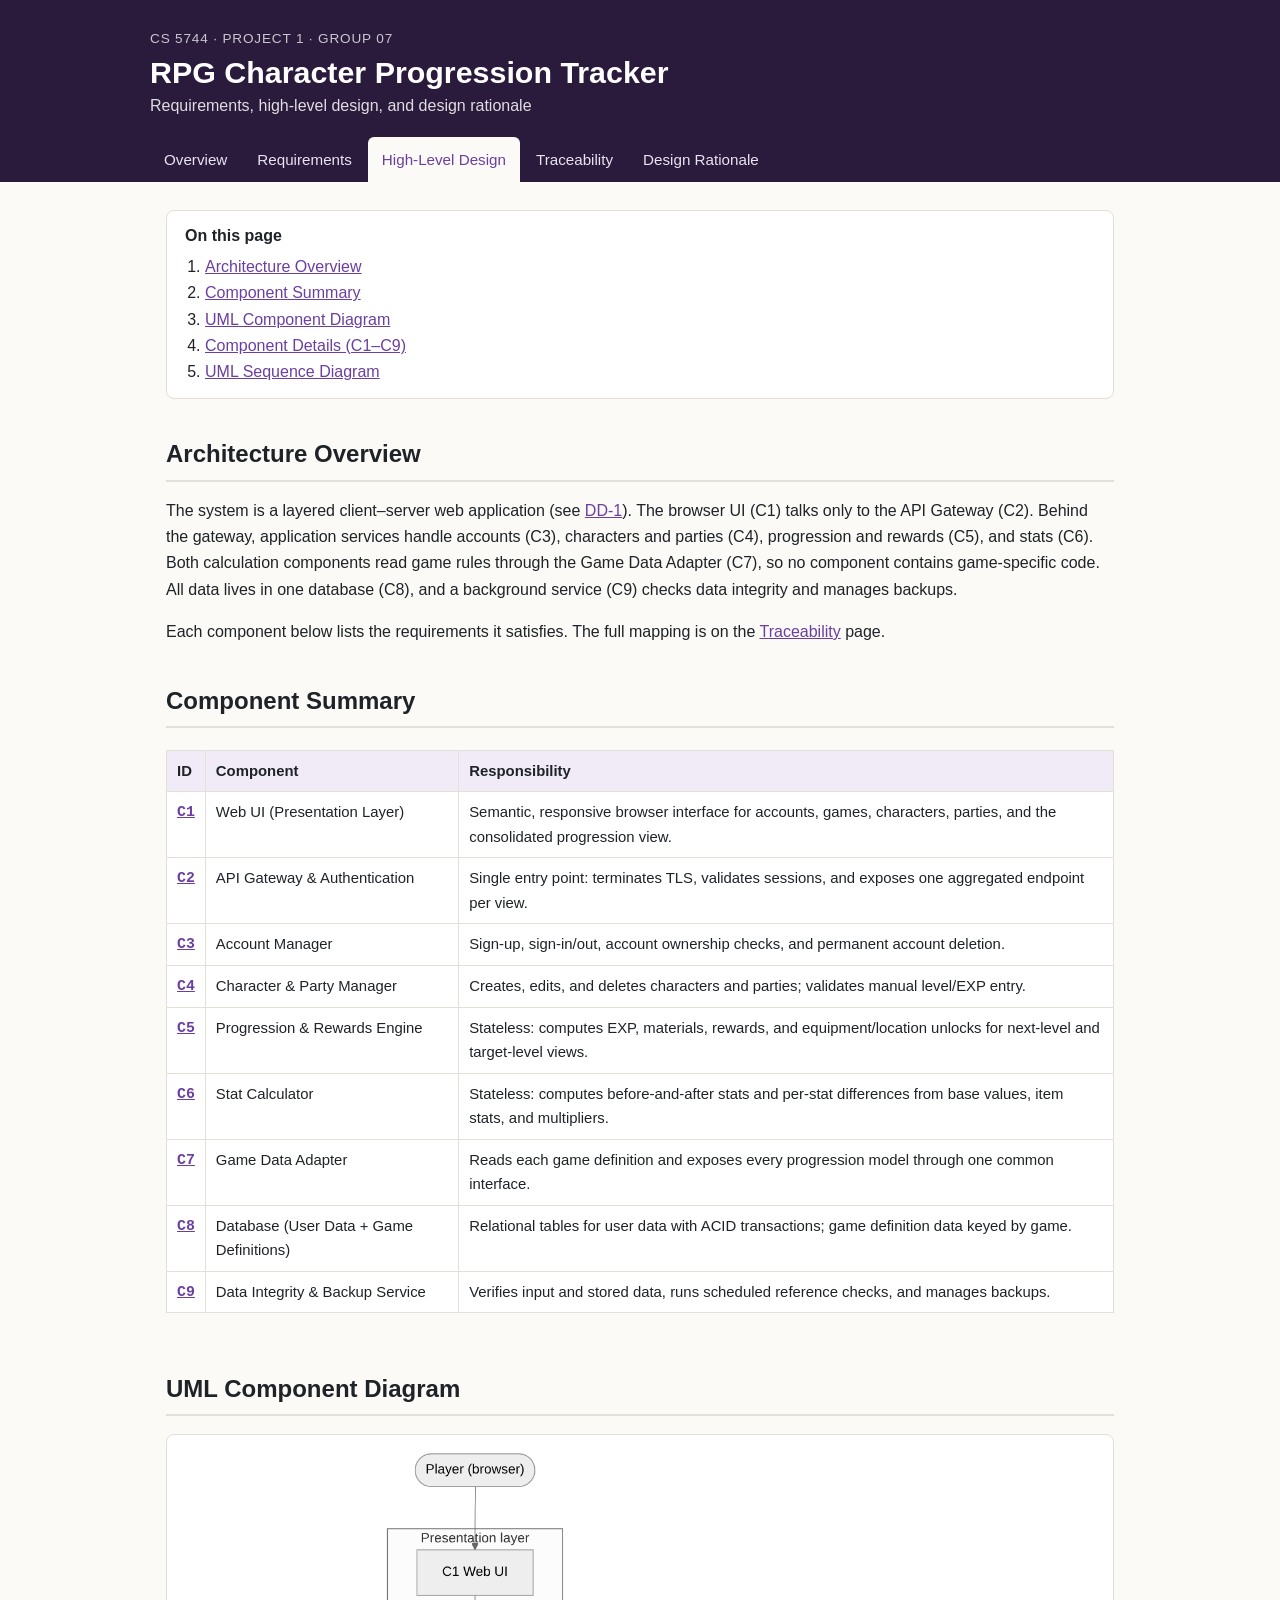
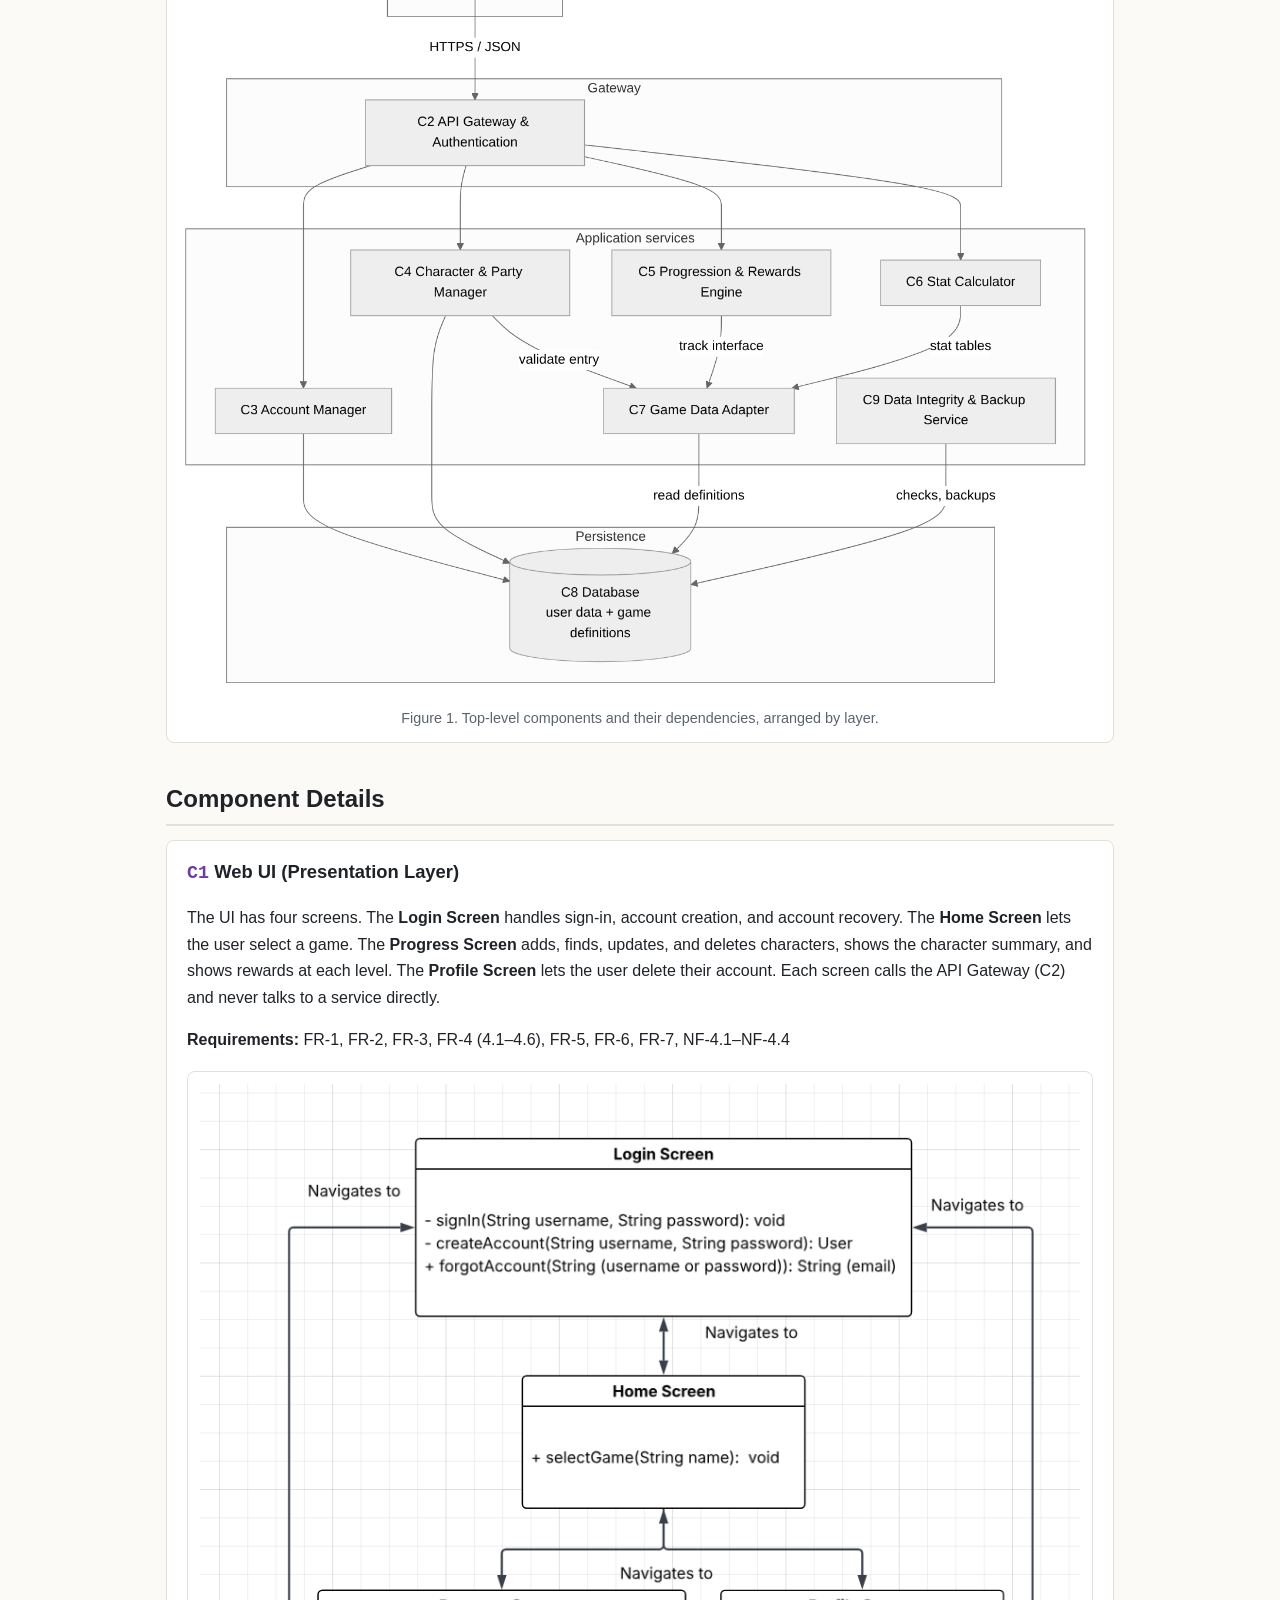
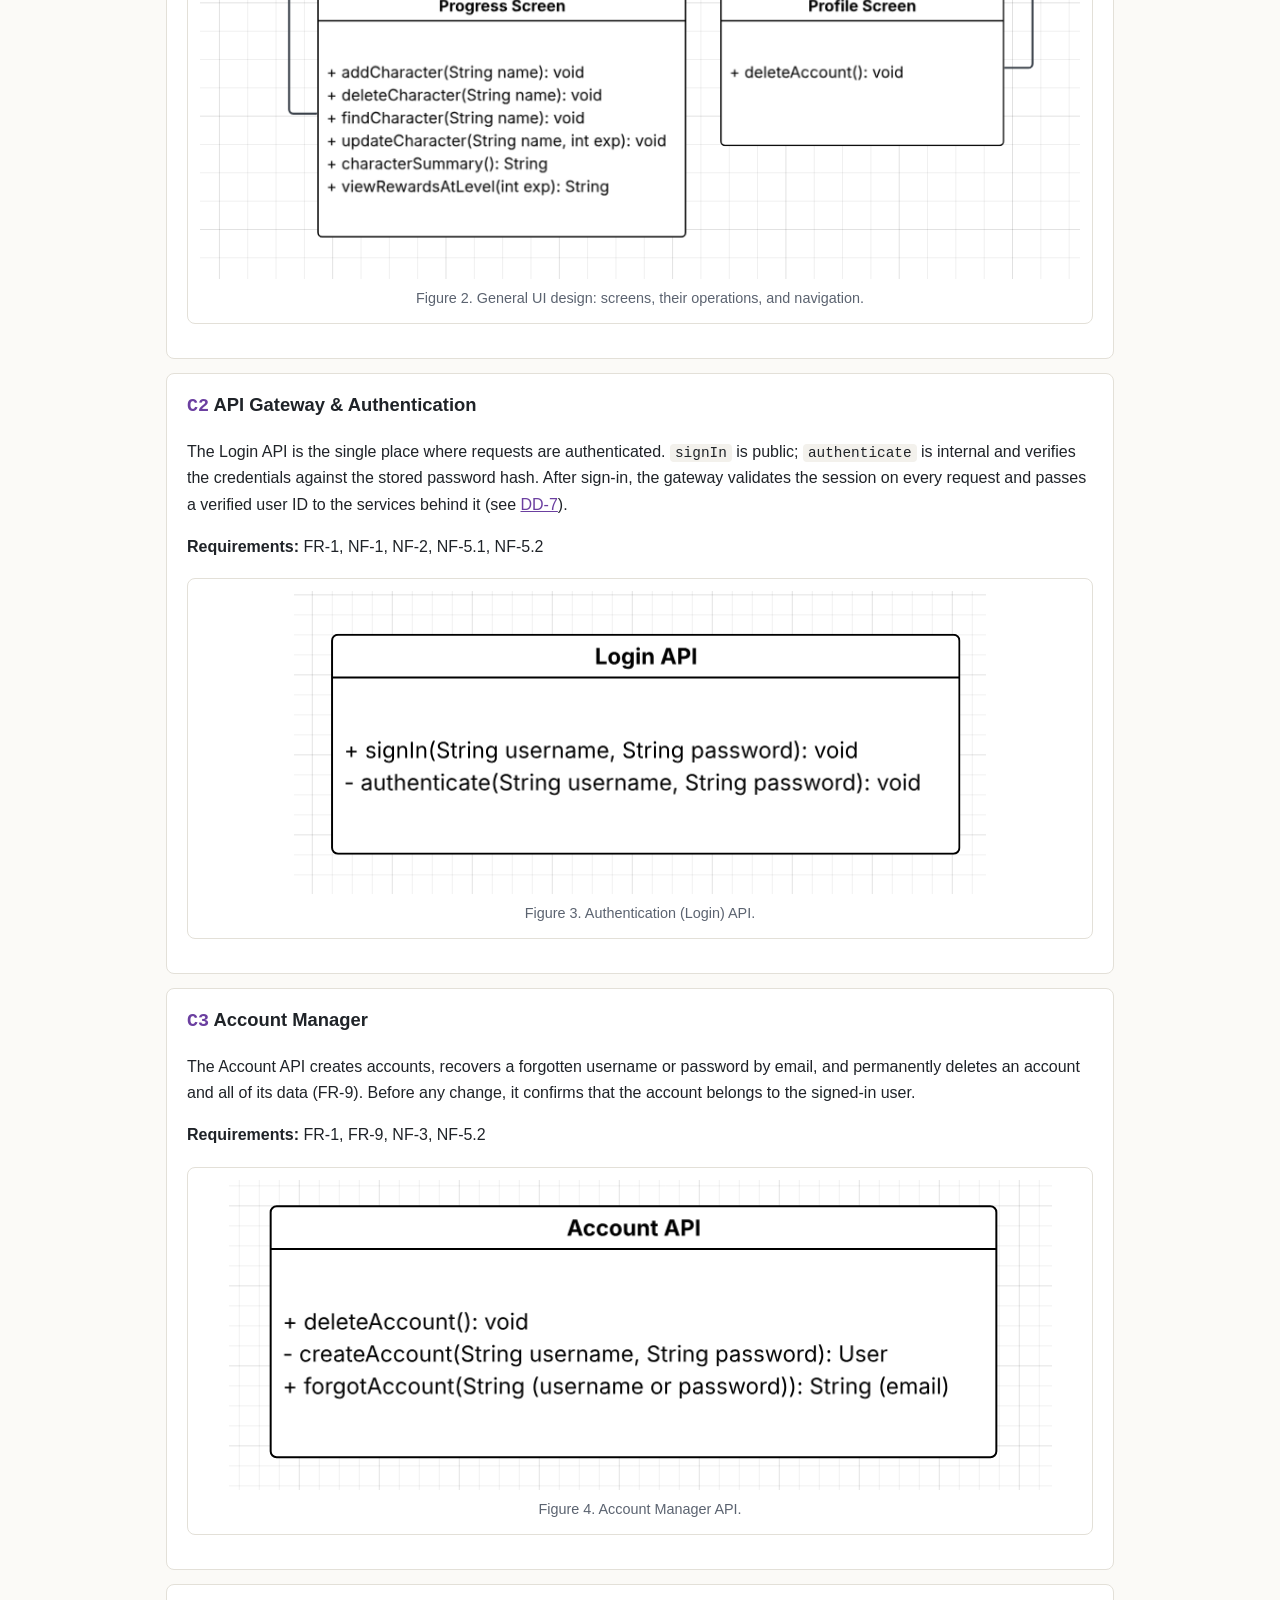
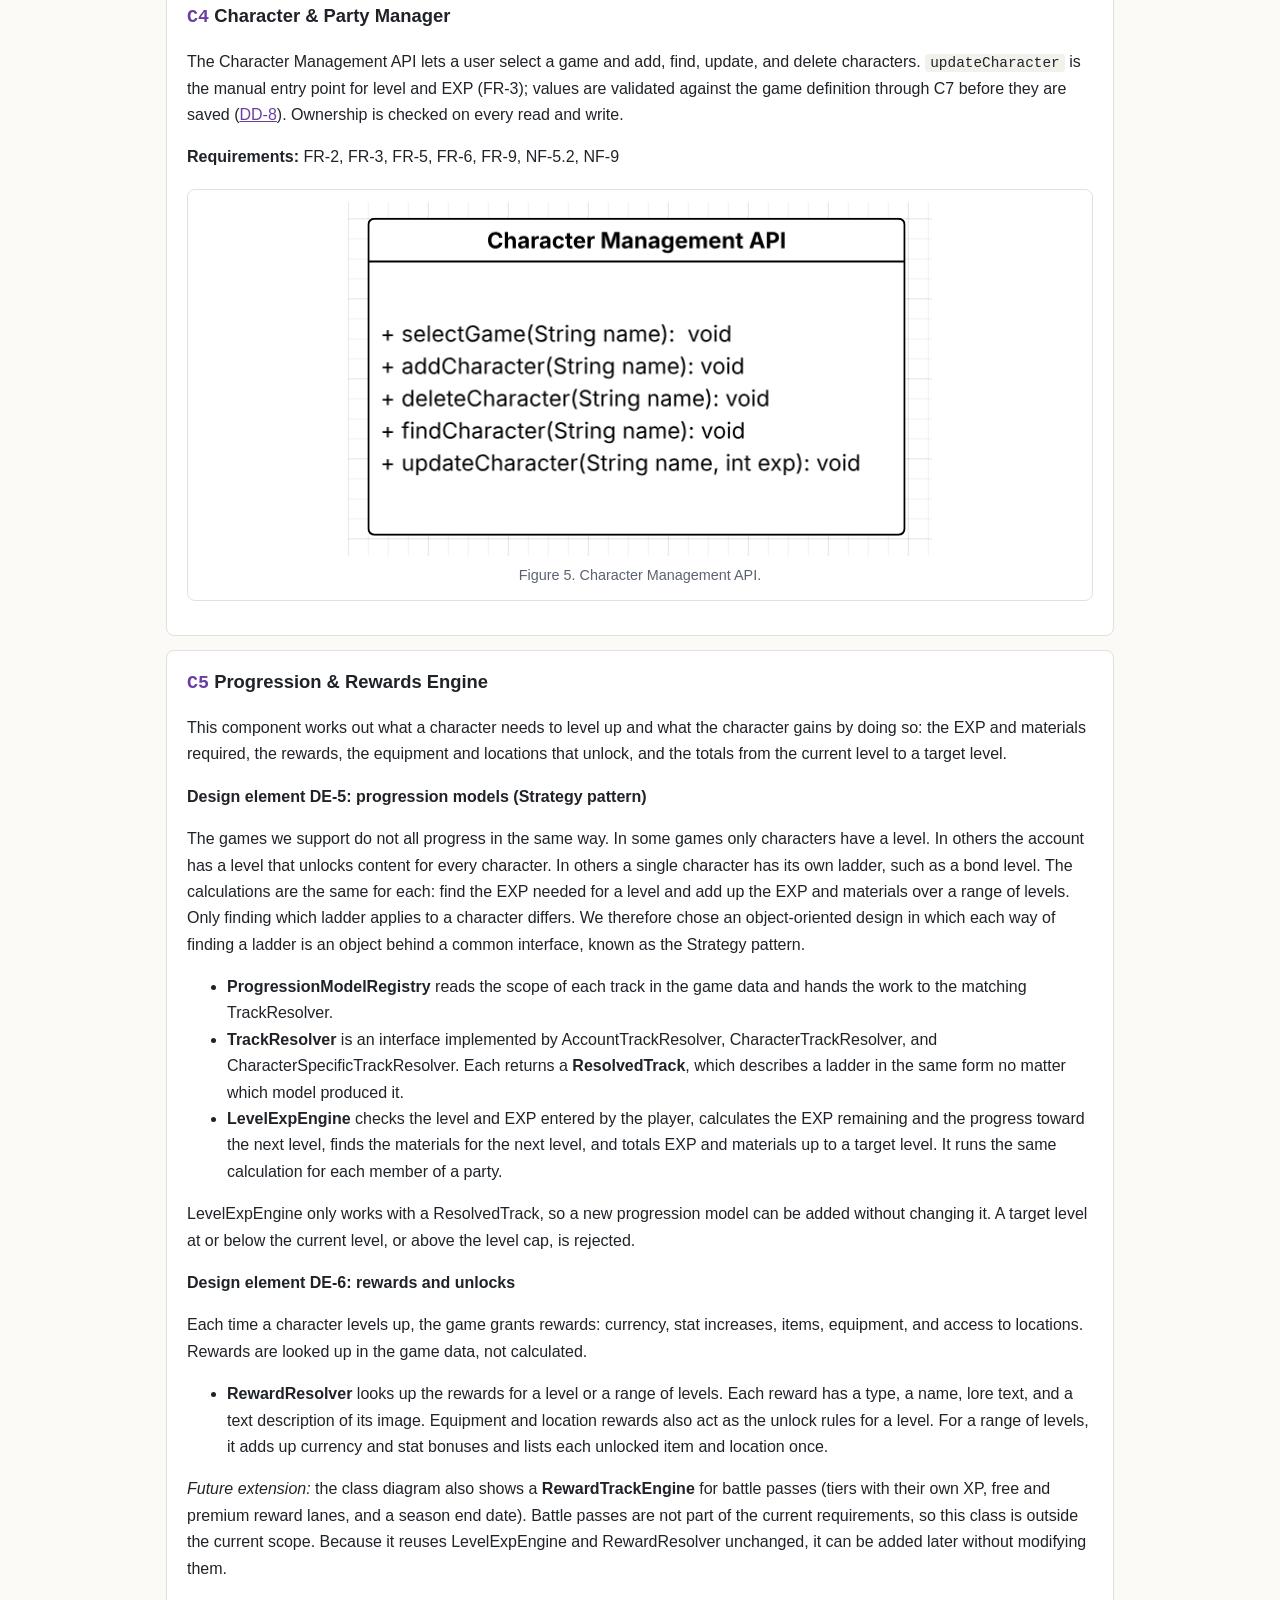
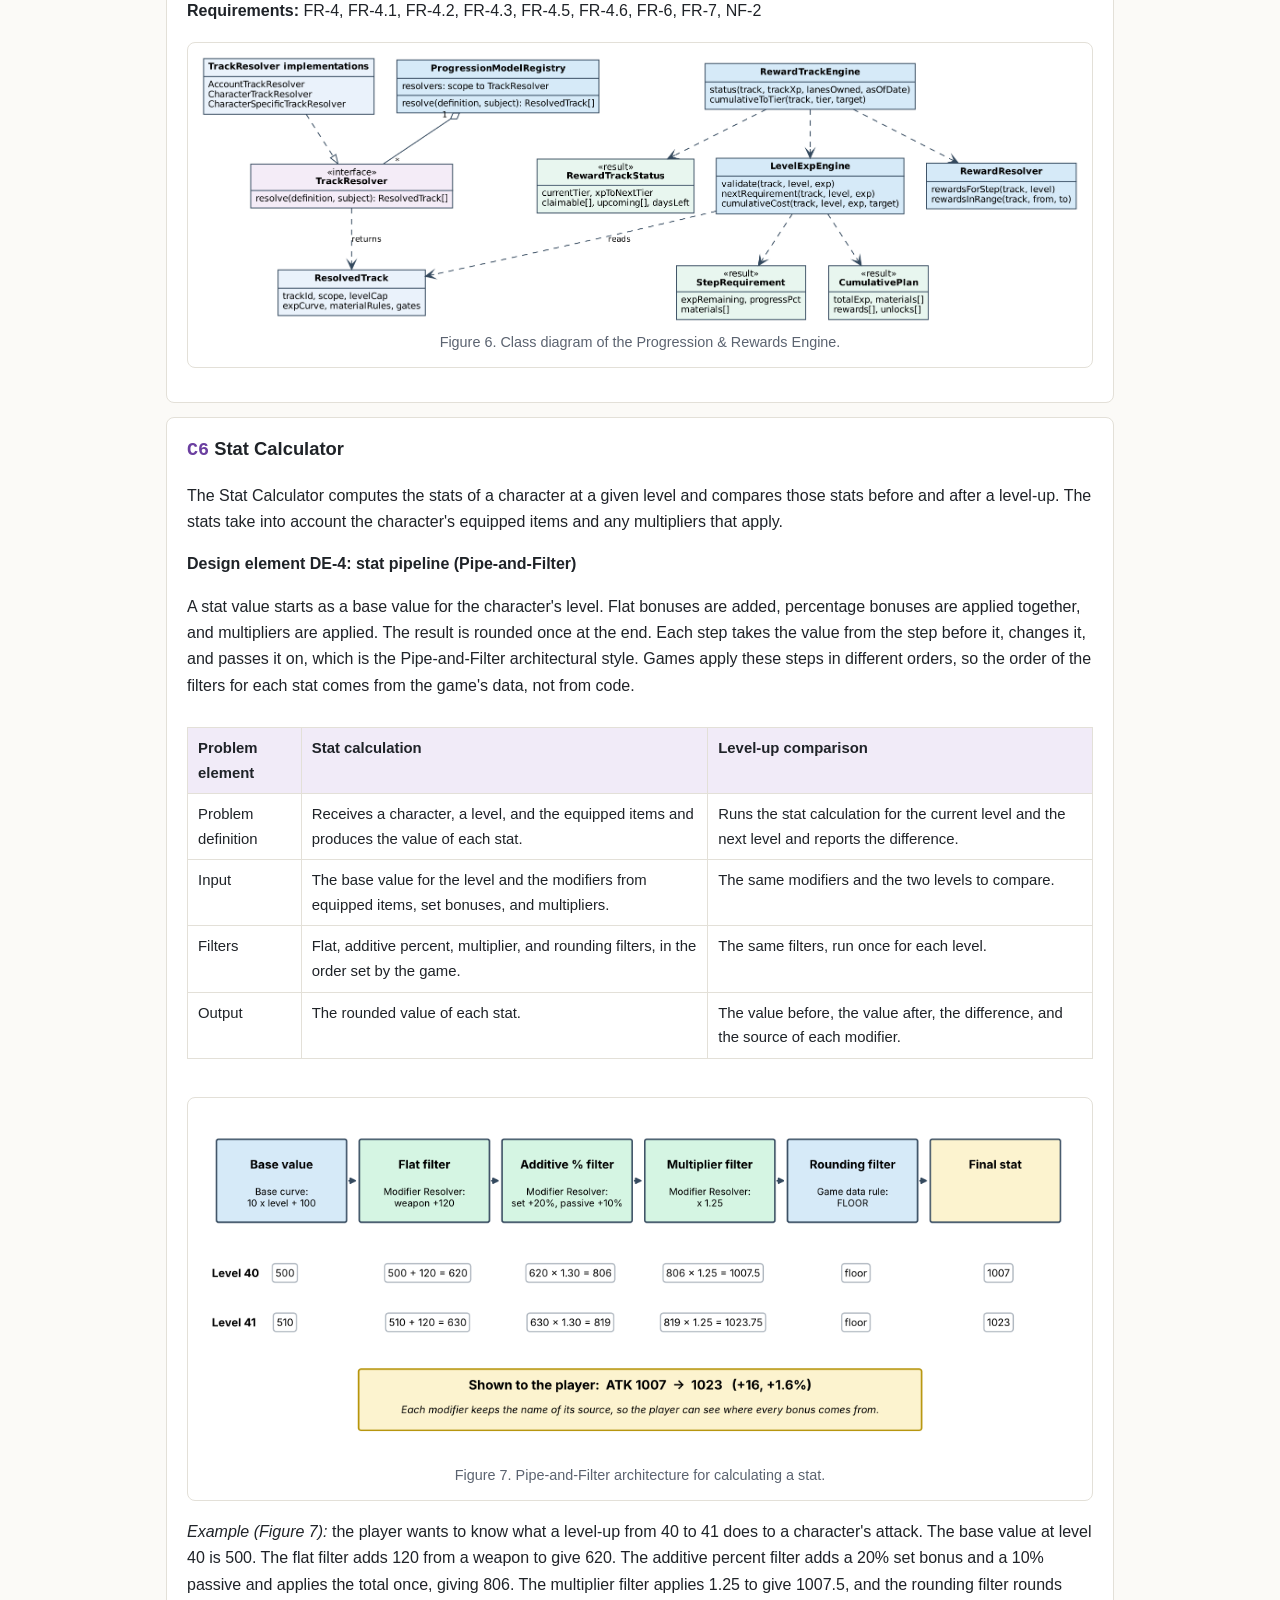
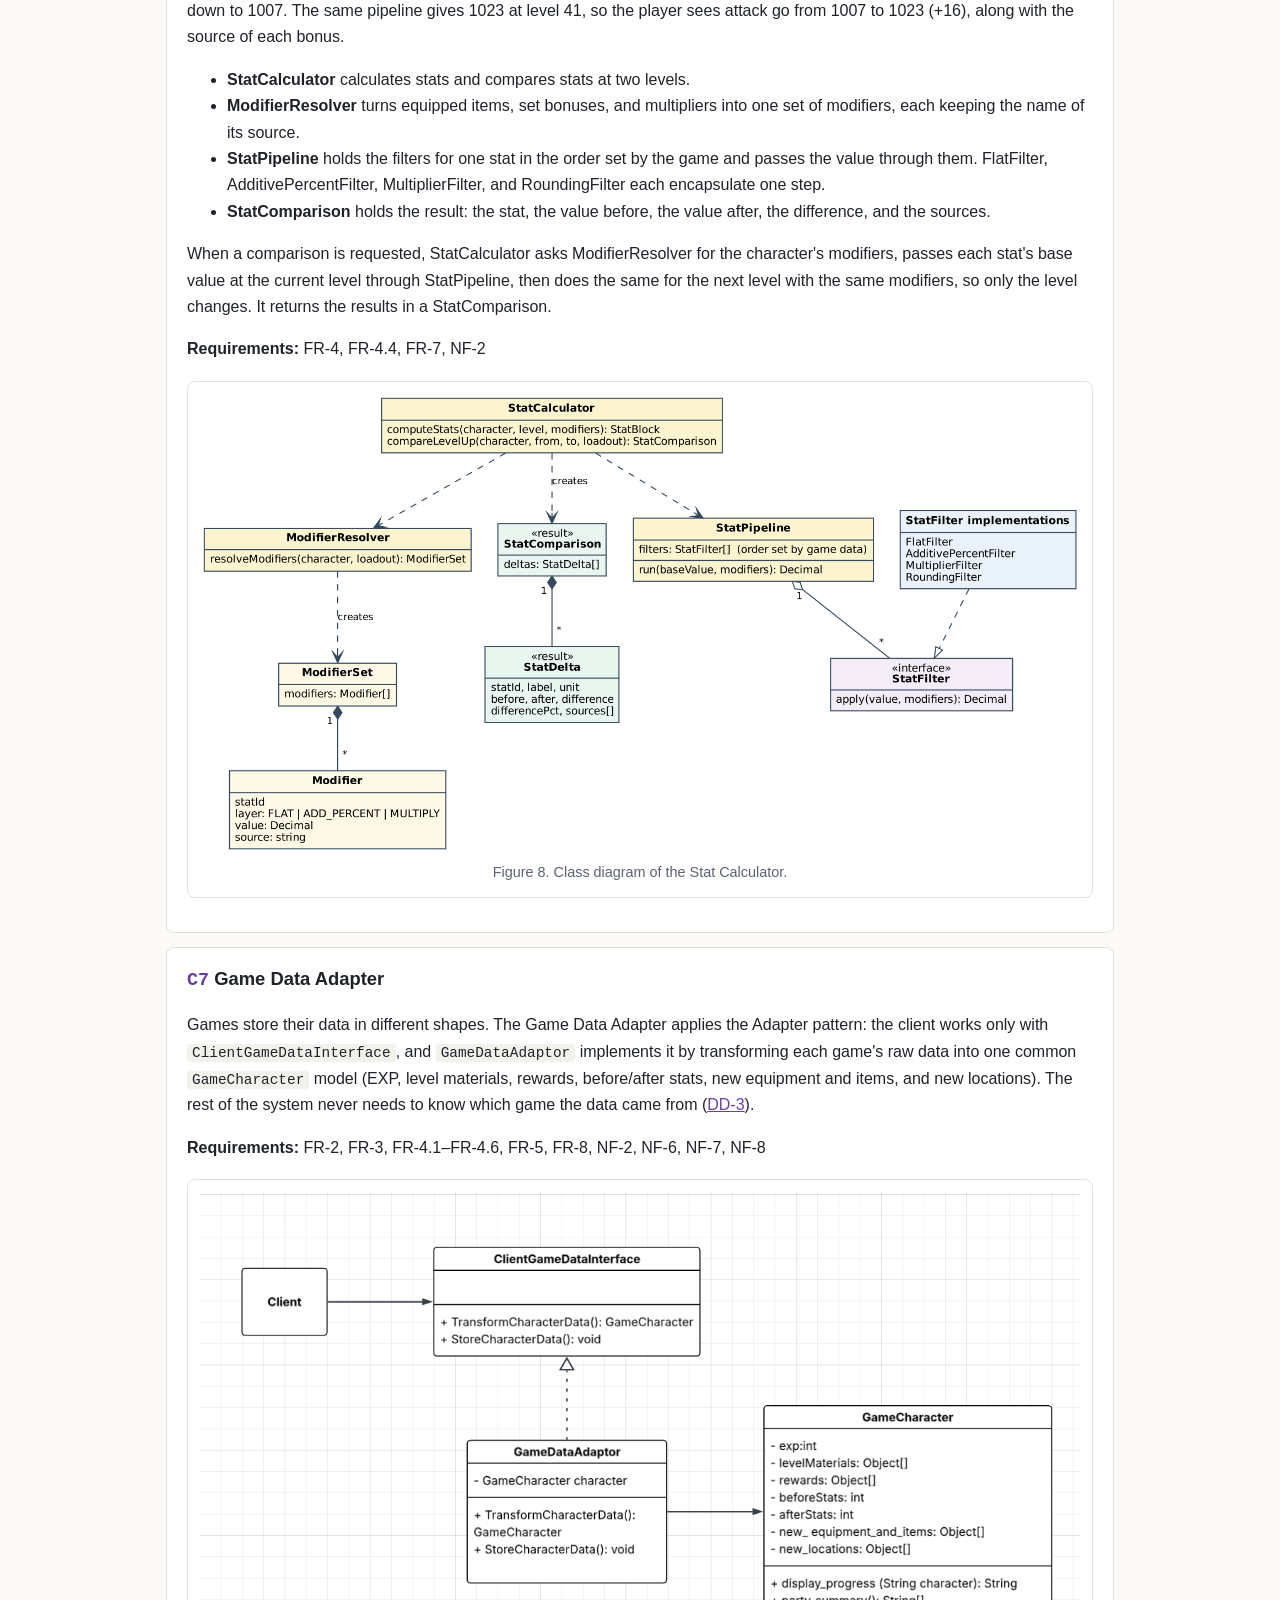
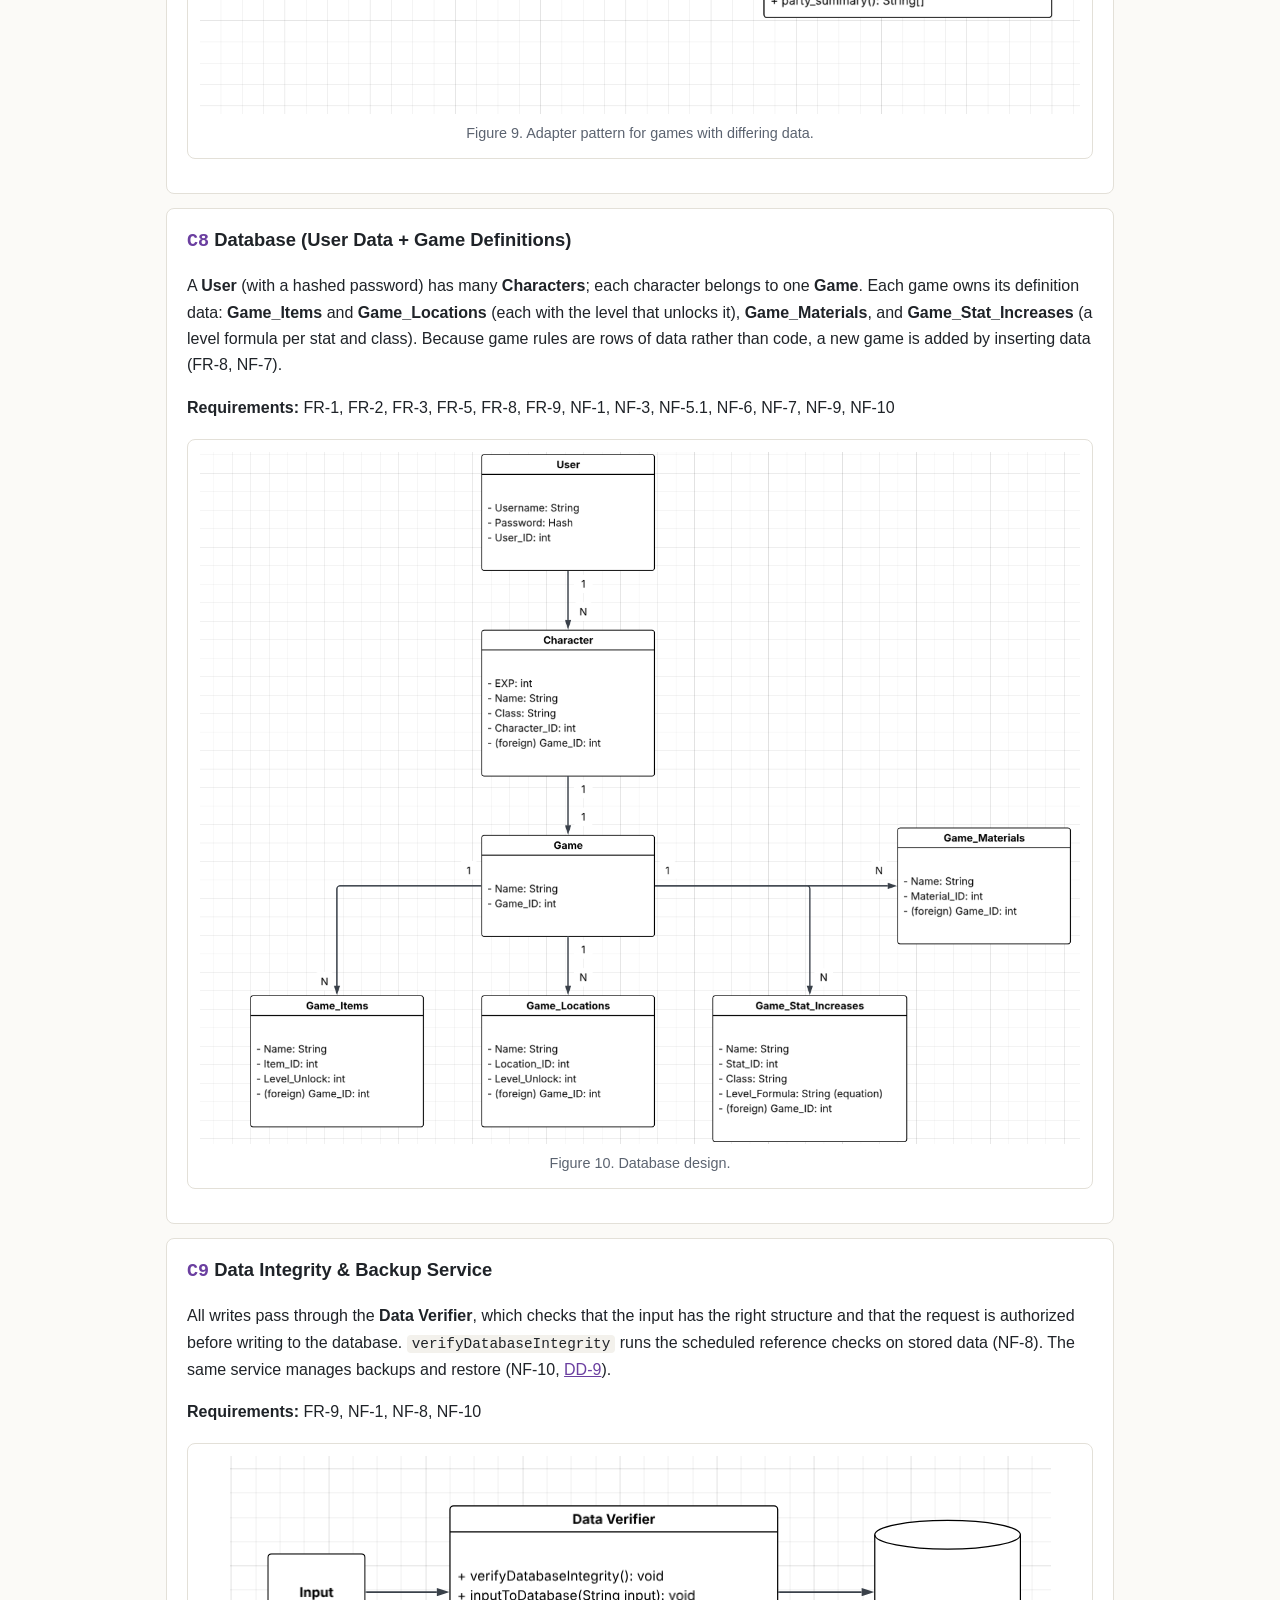
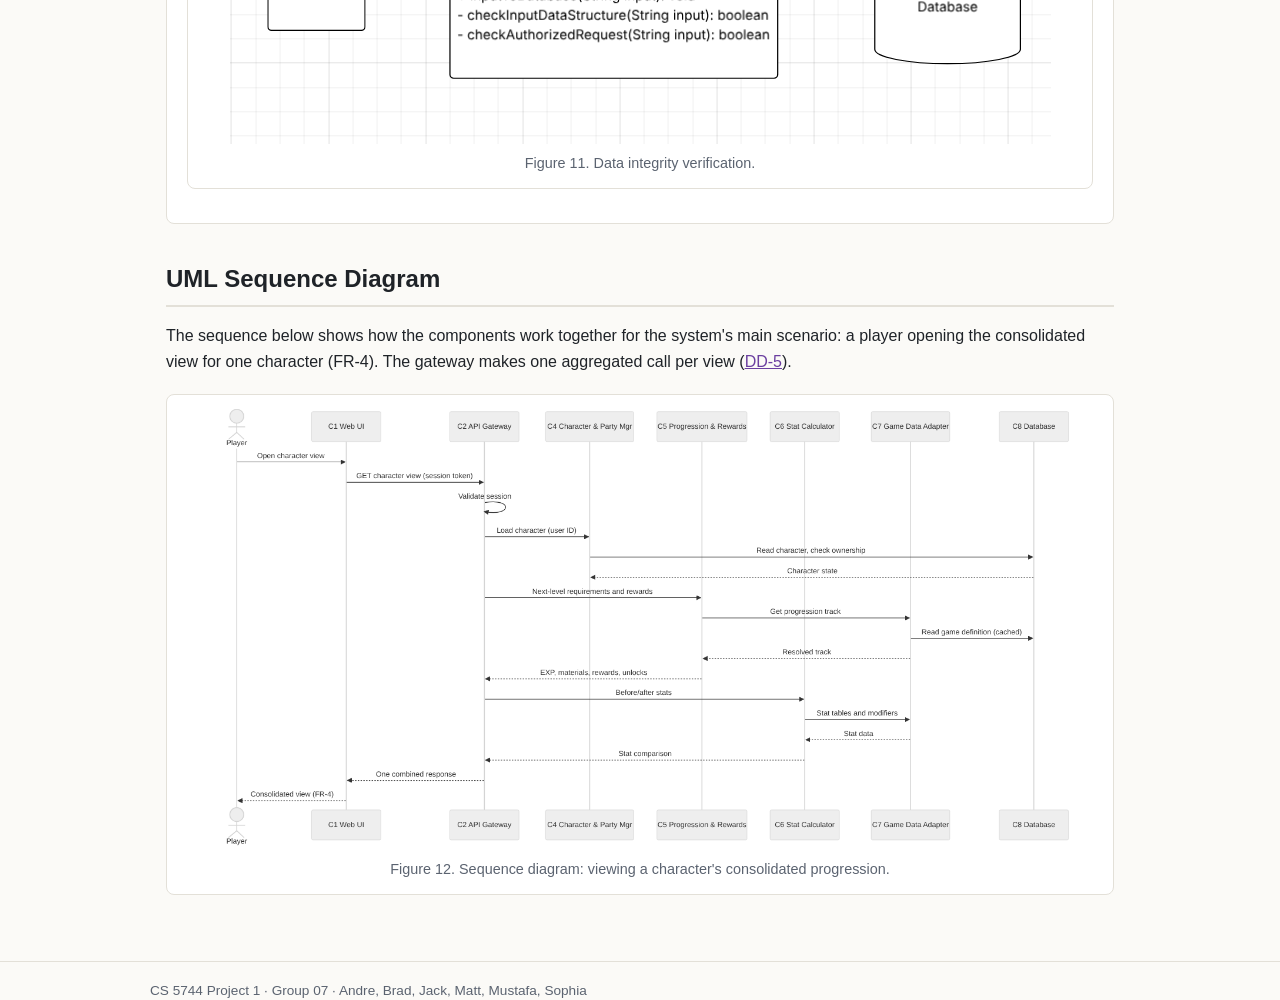
==== commit 8dbbca78: "Add files via upload" ====
--- a/design.html
+++ b/design.html
@@ -50,7 +50,7 @@
 
     <h2 id="component-diagram">UML Component Diagram</h2>
     <figure>
-      <img src="images/component-diagram.png" alt="Component diagram. The player's browser connects to C1 Web UI, which sends HTTPS/JSON requests to C2 API Gateway and Authentication. C2 calls C3 Account Manager, C4 Character and Party Manager, C5 Progression and Rewards Engine, and C6 Stat Calculator. C4, C5, and C6 read game rules through C7 Game Data Adapter. C3, C4, C7, and C9 Data Integrity and Backup Service use C8 Database.">
+      <img src="[data-uri]" alt="Component diagram. The player's browser connects to C1 Web UI, which sends HTTPS/JSON requests to C2 API Gateway and Authentication. C2 calls C3 Account Manager, C4 Character and Party Manager, C5 Progression and Rewards Engine, and C6 Stat Calculator. C4, C5, and C6 read game rules through C7 Game Data Adapter. C3, C4, C7, and C9 Data Integrity and Backup Service use C8 Database.">
       <figcaption>Figure 1. Top-level components and their dependencies, arranged by layer.</figcaption>
     </figure>
 
@@ -59,28 +59,28 @@
     <div class="card" id="c1"><h3><span class="id">C1</span> Web UI (Presentation Layer)</h3>
       <p>The UI has four screens. The <strong>Login Screen</strong> handles sign-in, account creation, and account recovery. The <strong>Home Screen</strong> lets the user select a game. The <strong>Progress Screen</strong> adds, finds, updates, and deletes characters, shows the character summary, and shows rewards at each level. The <strong>Profile Screen</strong> lets the user delete their account. Each screen calls the API Gateway (C2) and never talks to a service directly.</p>
       <p><strong>Requirements:</strong> FR-1, FR-2, FR-3, FR-4 (4.1–4.6), FR-5, FR-6, FR-7, NF-4.1–NF-4.4</p>
-      <figure><img src="images/c1-web-ui.png" alt="UML diagram of UI screens. Login Screen (signIn, createAccount, forgotAccount) navigates to and from Home Screen (selectGame). Home Screen navigates to Progress Screen (addCharacter, deleteCharacter, findCharacter, updateCharacter, characterSummary, viewRewardsAtLevel) and Profile Screen (deleteAccount). Progress and Profile screens navigate back to Login Screen.">
+      <figure><img src="[data-uri]